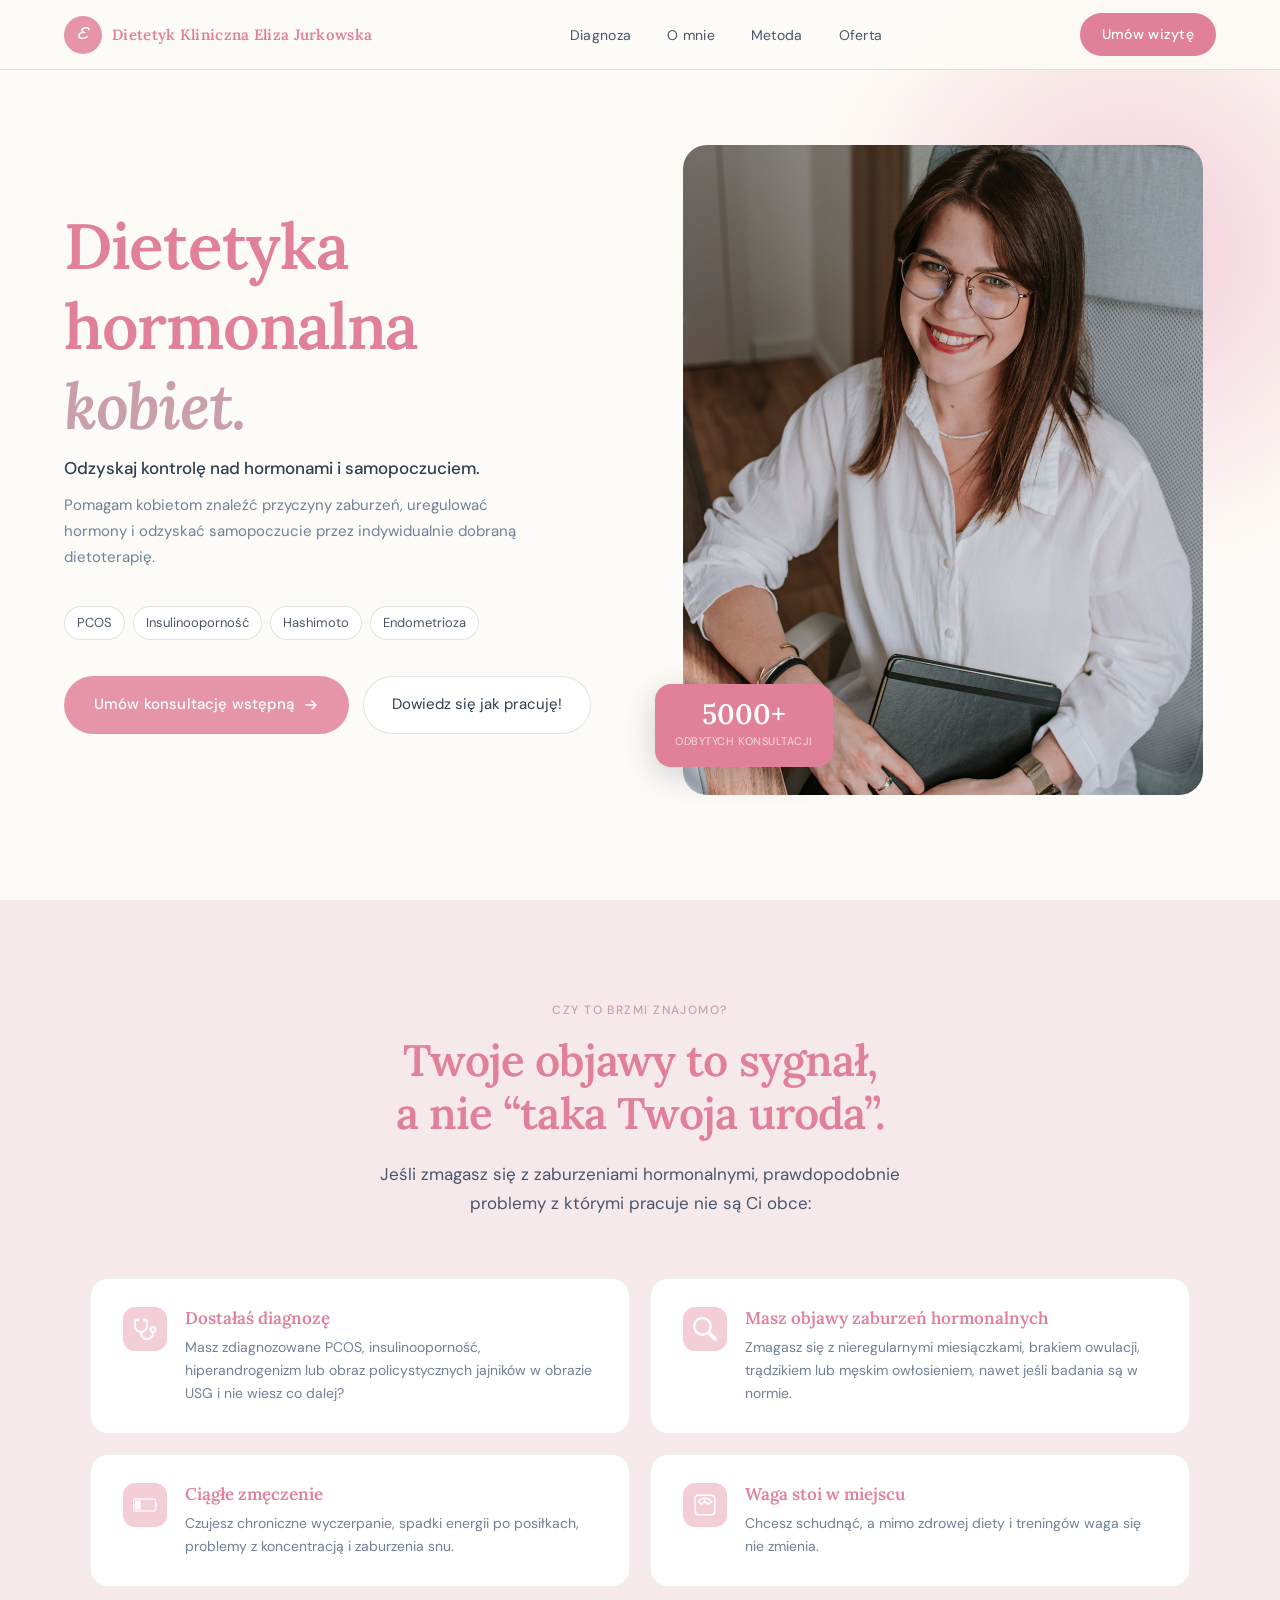
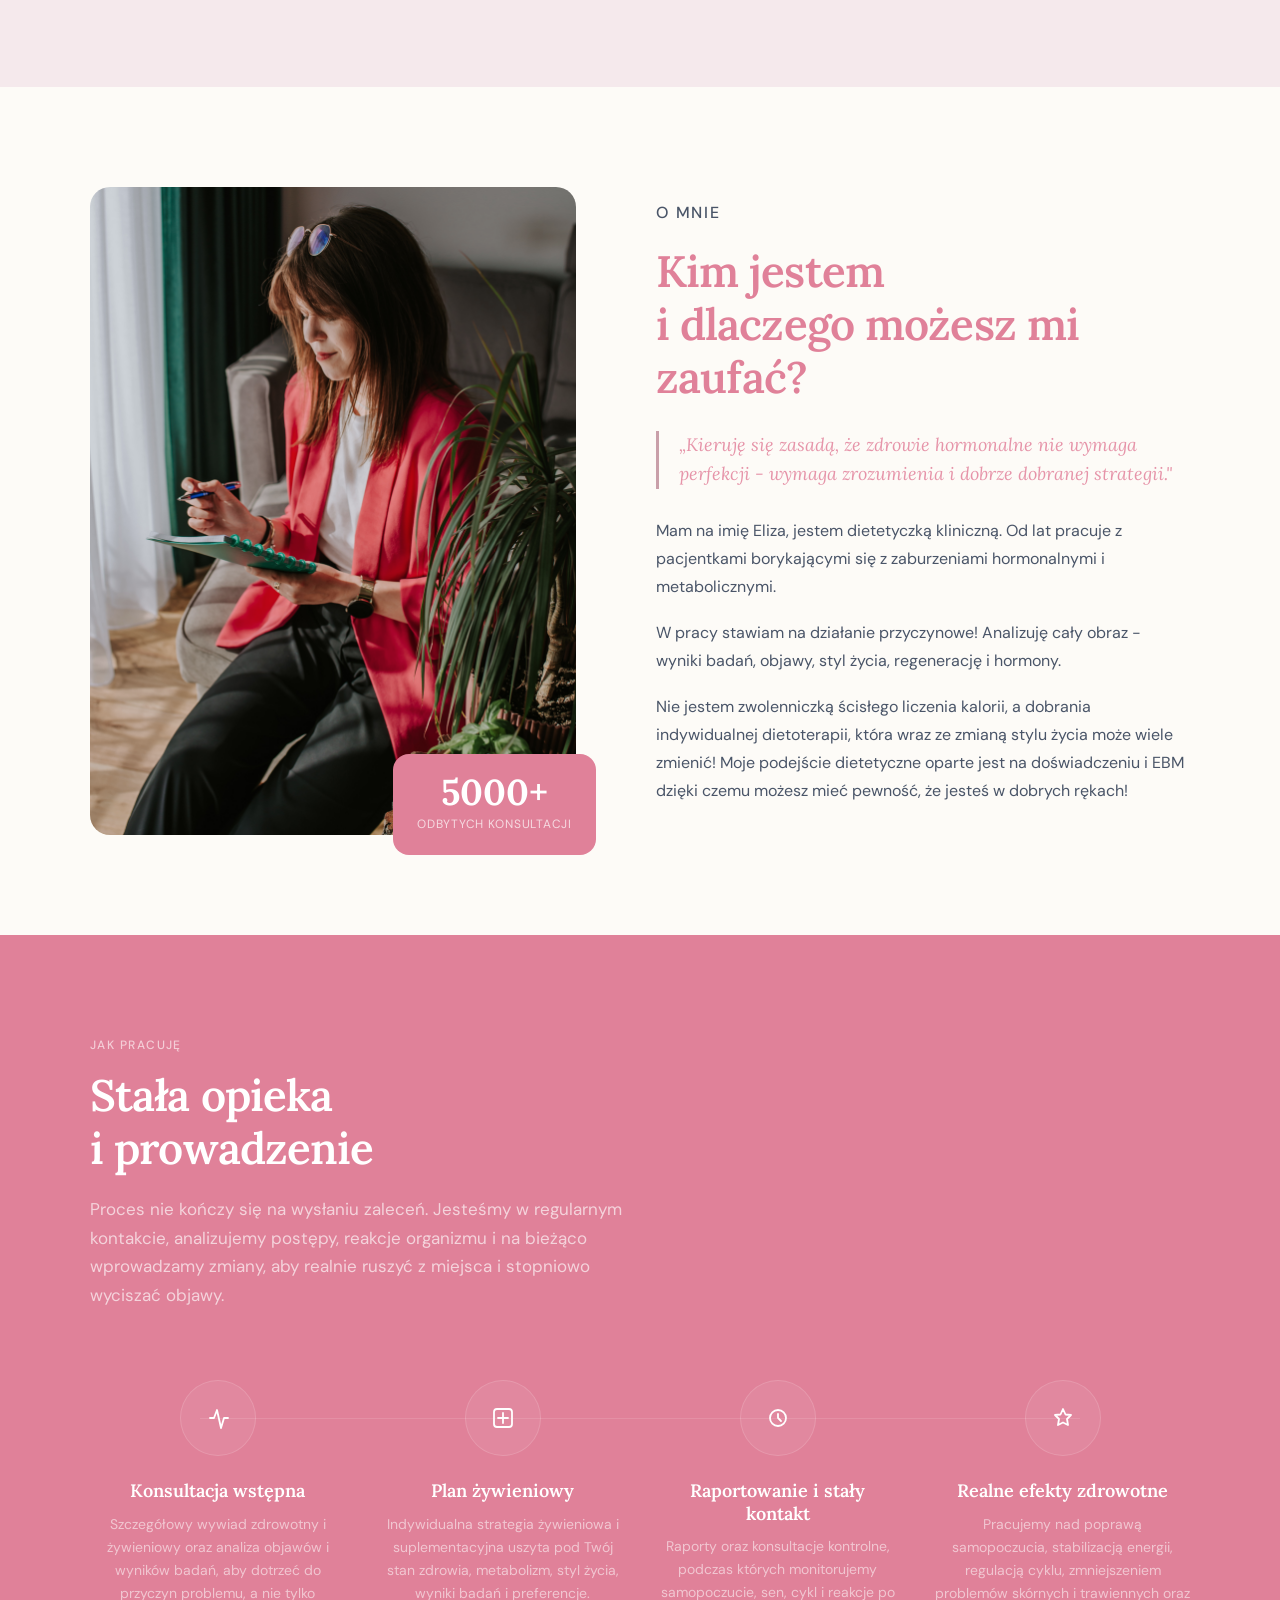
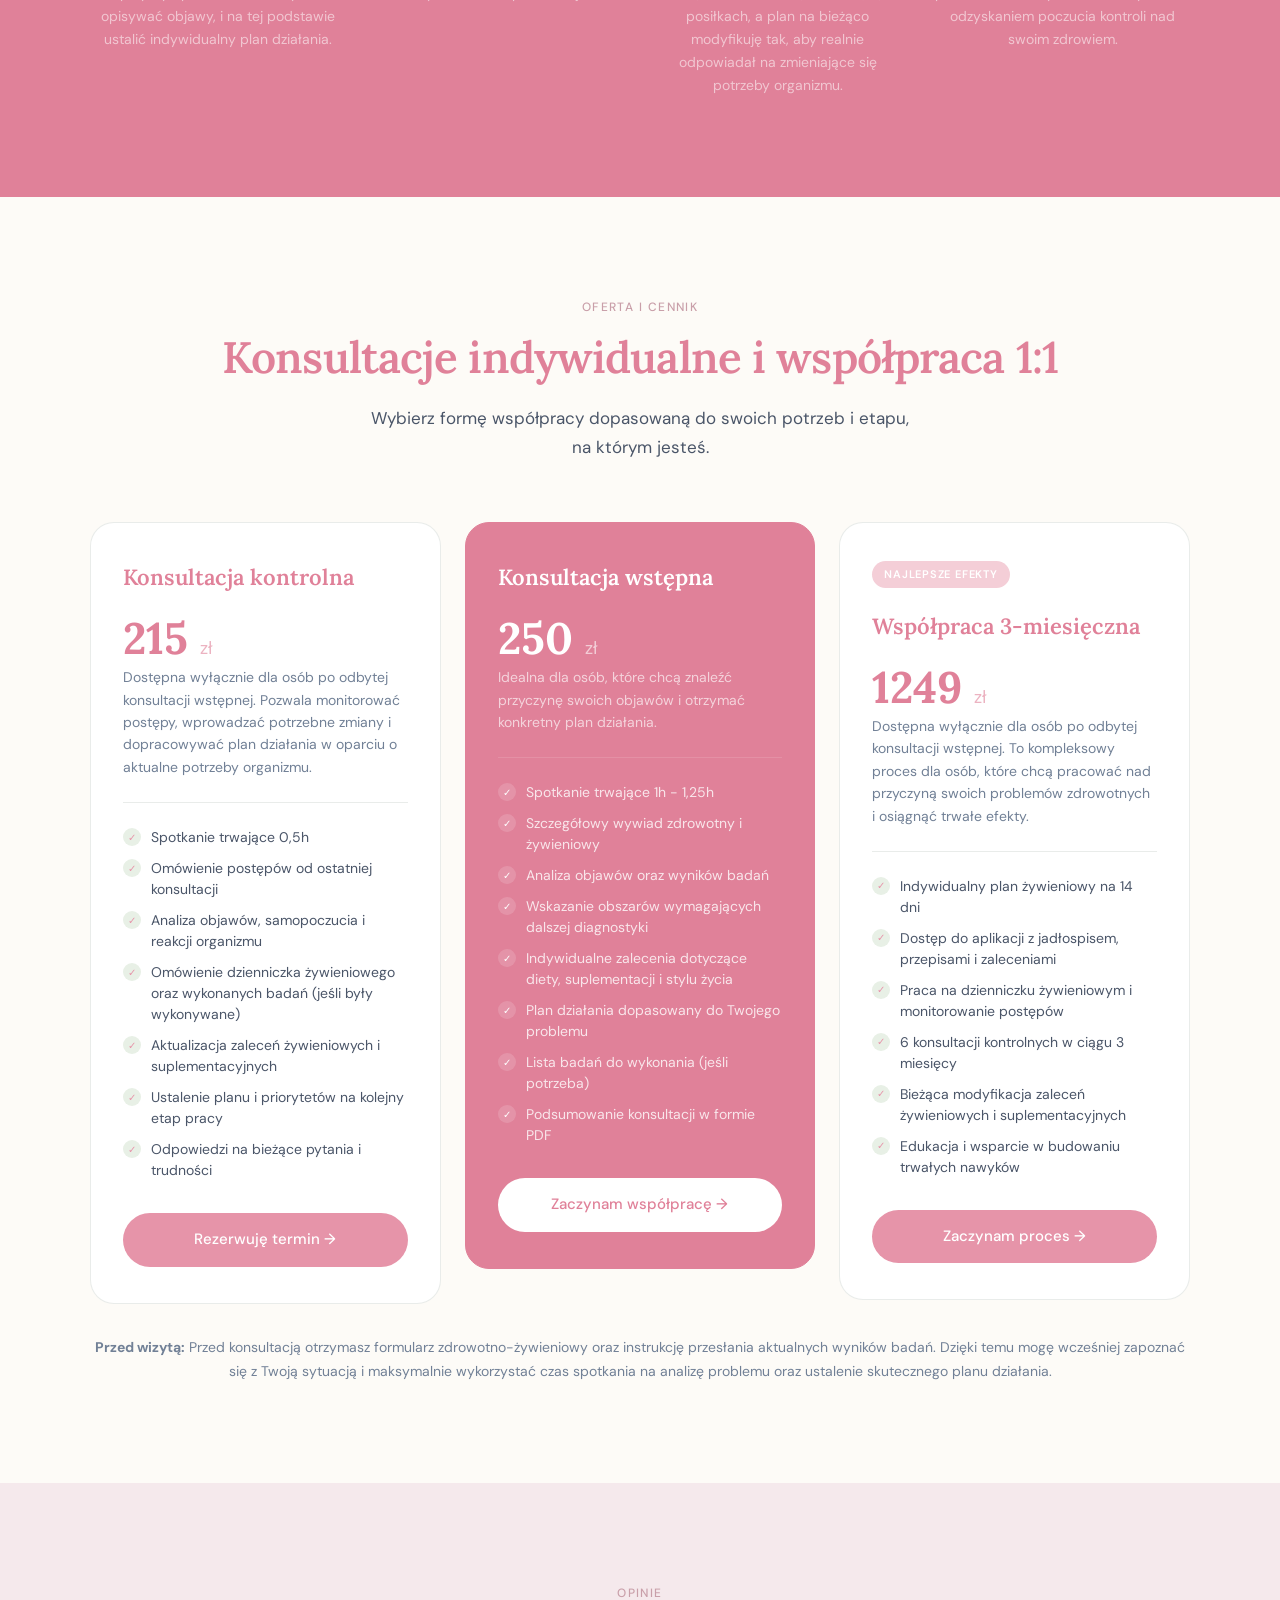
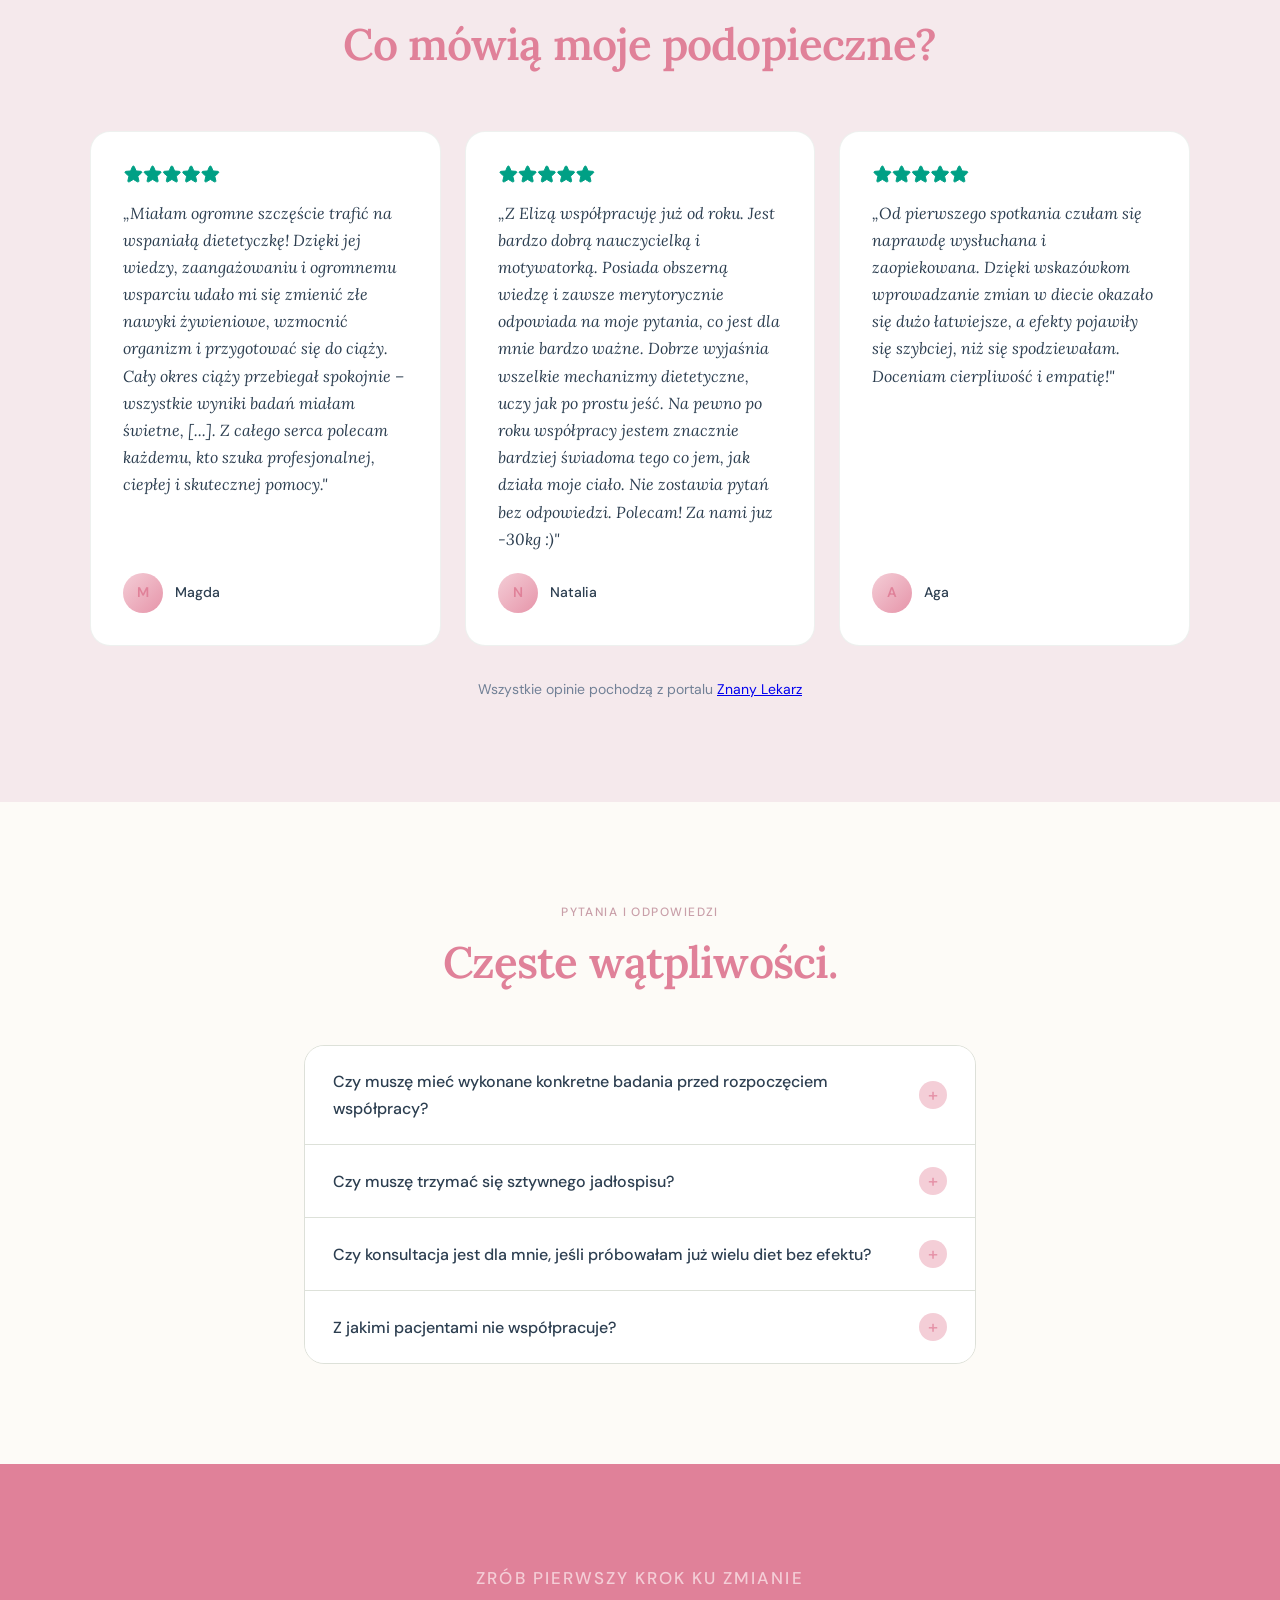
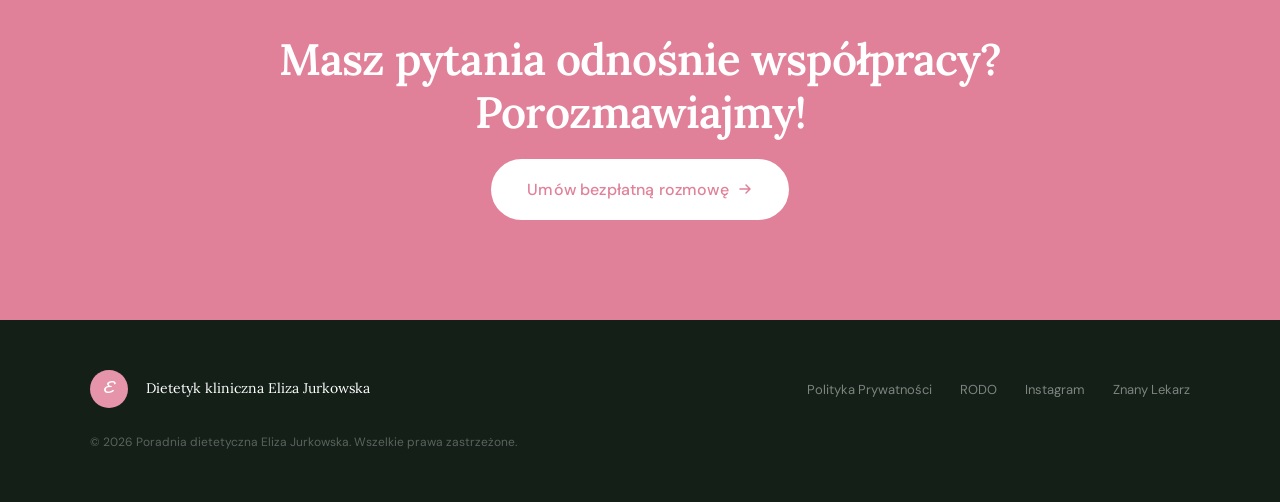
==== index.html @ e95ce11f "logo i layout" ====
<!DOCTYPE html>
<html lang="pl">
<head>
<meta charset="UTF-8">
<meta name="viewport" content="width=device-width, initial-scale=1.0">
<title>Dietetyka Kliniczna dla Kobiet | PCOS, Insulinooporność, Tarczyca</title>
<link rel="preconnect" href="https://fonts.googleapis.com">
<link rel="preconnect" href="https://fonts.gstatic.com" crossorigin>
<link href="https://fonts.googleapis.com/css2?family=Lora:ital,wght@0,400;0,500;0,600;0,700;1,400;1,600&family=DM+Sans:wght@300;400;500&display=swap" rel="stylesheet">
<link href="https://fonts.googleapis.com/css2?family=Damion&family=Raleway:ital,wght@0,100..900;1,100..900&display=swap" rel="stylesheet">
<link rel="stylesheet" href="styles.css">
</head>
<body>

<!-- NAV -->
<nav>
  <a href="#" class="nav-logo">
    <div class="nav-logo-mark"><div class="nav-logo-mark-letter">E</div></div>
    <span class="nav-logo-text">Dietetyk Kliniczna Eliza Jurkowska</span>
  </a>
  <ul class="nav-links">
    <li><a href="#diagnoza">Diagnoza</a></li>
    <li><a href="#omnie">O mnie</a></li>
    <li><a href="#metoda">Metoda</a></li>
    <li><a href="#oferta">Oferta</a></li>
  </ul>
  <a href="#oferta" class="nav-cta">Umów&nbsp;wizytę</a>
</nav>

<!-- HERO -->
<section class="hero" id="home">
  <div class="hero-content">
    <h1>Dietetyka hormonalna<br><em>kobiet.</em></h1>
    <p class="hero-subtitle">Odzyskaj kontrolę nad hormonami i samopoczuciem.</p>
    <p class="hero-desc">Pomagam kobietom znaleźć przyczyny zaburzeń, uregulować hormony i odzyskać samopoczucie przez indywidualnie dobraną dietoterapię.</p>
    <div class="hero-tags">
      <span class="hero-tag">PCOS</span>
      <span class="hero-tag">Insulinooporność</span>
      <span class="hero-tag">Hashimoto</span>
      <span class="hero-tag">Endometrioza</span>
    </div>
    <div class="hero-buttons">
      <a href="#oferta" class="btn-primary">
        Umów konsultację wstępną
        <svg width="16" height="16" viewBox="0 0 16 16" fill="none"><path d="M3 8h10M9 4l4 4-4 4" stroke="currentColor" stroke-width="1.5" stroke-linecap="round" stroke-linejoin="round"/></svg>
      </a>
      <a href="#metoda" class="btn-secondary">Dowiedz się jak pracuję!</a>
    </div>
  </div>

  <div class="hero-image-wrap">
    <div class="hero-photo-container">
      <img src="profile-photo2.jpg" alt="Profile Photo" class="hero-photo">

      <!-- <div class="hero-card">
        <div class="hero-card-icon">
          <svg viewBox="0 0 24 24" fill="none" stroke="currentColor" stroke-width="1.8" stroke-linecap="round">
            <path d="M22 12h-4l-3 9L9 3l-3 9H2"/>
          </svg>
        </div>
        <div>
          <div class="hero-card-title">Podejście kliniczne</div>
          <div class="hero-card-sub">Analiza badań, nie kalorie</div>
        </div>
      </div> -->

      <div class="hero-stats">
        <div class="hero-stats-num">5000+</div>
        <div class="hero-stats-label">Odbytych konsultacji</div>
      </div>
    </div>
  </div>
</section>

<!-- DIAGNOZA -->
<section class="diagnoza" id="diagnoza">
  <div class="diagnoza-inner">
    <div class="diagnoza-header">
      <p class="section-eyebrow">Czy to brzmi znajomo?</p>
      <h2 class="section-title">Twoje objawy to sygnał,<br>a nie “taka Twoja uroda”.</h2>
      <p class="section-lead">Jeśli zmagasz się z zaburzeniami hormonalnymi, prawdopodobnie problemy z którymi pracuje nie są Ci obce:</p>
    </div>

    <div class="diagnoza-grid">
      <div class="diagnoza-card">
        <div class="diagnoza-icon"><img src="stetoskop.png" alt="Stetoskop"></div>
        <div>
          <h3>Dostałaś diagnozę</h3>
          <p>Masz zdiagnozowane PCOS, insulinooporność, hiperandrogenizm lub obraz policystycznych jajników w obrazie USG i nie wiesz co dalej?</p>
        </div>
      </div>
      <div class="diagnoza-card">
        <div class="diagnoza-icon"><img src="lupa.png" alt="Lupa"></div>
        <div>
          <h3>Masz objawy zaburzeń hormonalnych</h3>
          <p>Zmagasz się z nieregularnymi miesiączkami, brakiem owulacji, trądzikiem lub męskim owłosieniem, nawet jeśli badania są w normie.</p>
        </div>
      </div>
      <div class="diagnoza-card">
        <div class="diagnoza-icon"><img src="bateria.png" alt="Bateria"></div>
        <div>
          <h3>Ciągłe zmęczenie</h3>
          <p>Czujesz chroniczne wyczerpanie, spadki energii po posiłkach, problemy z koncentracją i zaburzenia snu.</p>
        </div>
      </div>
      <div class="diagnoza-card">
        <div class="diagnoza-icon"><img src="waga.png" alt="Waga"></div>
        <div>
          <h3>Waga stoi w miejscu</h3>
          <p>Chcesz schudnąć, a mimo zdrowej diety i treningów waga się nie zmienia.</p>
        </div>
      </div>
    </div>
  </div>
</section>

<!-- O MNIE -->
<section class="omnie" id="omnie">
  <div class="omnie-inner">
    <div class="omnie-image-wrap">
      <img src="profile-photo.jpg" alt="Profile Photo" class="omnie-photo">
      <div class="omnie-accent">
        <div class="omnie-accent-num">5000+</div>
        <div class="omnie-accent-text">odbytych konsultacji</div>
      </div>
    </div>

    <div class="omnie-text">
      <p class="section-eyebrow">O mnie</p>
      <h2 class="section-title">Kim jestem<br>i dlaczego możesz mi zaufać?</h2>

      <blockquote>
        „Kieruję się zasadą, że zdrowie hormonalne nie wymaga perfekcji - wymaga zrozumienia i dobrze dobranej strategii."
      </blockquote>

      <p>Mam na imię Eliza, jestem dietetyczką kliniczną. Od lat pracuje z pacjentkami borykającymi się z zaburzeniami hormonalnymi i metabolicznymi.</p>

      <p>W pracy stawiam na działanie przyczynowe! Analizuję cały obraz - wyniki badań, objawy, styl życia, regenerację i hormony.</p>

      <p>Nie jestem zwolenniczką ścisłego liczenia kalorii, a dobrania indywidualnej dietoterapii, która wraz ze zmianą stylu życia może wiele zmienić! Moje podejście dietetyczne oparte jest na doświadczeniu i EBM dzięki czemu możesz mieć pewność, że jesteś w dobrych rękach!</p>

      <!-- <div class="omnie-stats">
        <div class="omnie-stat">
          <span class="omnie-stat-num">500+</span>
          <span class="omnie-stat-label">Pacjentek pod opieką</span>
        </div>
        <div class="omnie-stat">
          <span class="omnie-stat-num">7 lat</span>
          <span class="omnie-stat-label">Doświadczenia klinicznego</span>
        </div>
        <div class="omnie-stat">
          <span class="omnie-stat-num">98%</span>
          <span class="omnie-stat-label">Pacjentek poleca dalej</span>
        </div>
      </div> -->
    </div>
  </div>
</section>

<!-- METODA -->
<section class="metoda" id="metoda">
  <div class="metoda-inner">
    <div class="metoda-header">
      <p class="section-eyebrow">Jak pracuję</p>
      <h2 class="section-title">Stała opieka<br>i prowadzenie</h2>
      <p class="section-lead">Proces nie kończy się na wysłaniu zaleceń. Jesteśmy w regularnym kontakcie, analizujemy postępy, reakcje organizmu i na bieżąco wprowadzamy zmiany, aby realnie ruszyć z miejsca i stopniowo wyciszać objawy.</p>
    </div>

    <div class="metoda-steps">
      <div class="metoda-step">
        <div class="step-num">
          <svg width="28" height="28" viewBox="0 0 28 28" fill="none"><path d="M6 14h4l3-8 4 18 3-10h4" stroke="white" stroke-width="1.8" stroke-linecap="round" stroke-linejoin="round"/></svg>
        </div>
        <h3>Konsultacja wstępna</h3>
        <p>Szczegółowy wywiad zdrowotny i żywieniowy oraz analiza objawów i wyników badań, aby dotrzeć do przyczyn problemu, a nie tylko opisywać objawy, i na tej podstawie ustalić indywidualny plan działania.</p>
      </div>
      <div class="metoda-step">
        <div class="step-num">
          <svg width="28" height="28" viewBox="0 0 28 28" fill="none"><rect x="5" y="5" width="18" height="18" rx="3" stroke="white" stroke-width="1.8"/><path d="M9 14h10M14 9v10" stroke="white" stroke-width="1.8" stroke-linecap="round"/></svg>
        </div>
        <h3>Plan żywieniowy</h3>
        <p>Indywidualna strategia żywieniowa i suplementacyjna uszyta pod Twój stan zdrowia, metabolizm, styl życia, wyniki badań i preferencje.</p>
      </div>
      <div class="metoda-step">
        <div class="step-num">
          <svg width="28" height="28" viewBox="0 0 28 28" fill="none"><circle cx="14" cy="14" r="8" stroke="white" stroke-width="1.8"/><path d="M14 10v4l3 3" stroke="white" stroke-width="1.8" stroke-linecap="round"/></svg>
          <!-- <span class="step-label">Klucz</span> -->
        </div>
        <h3>Raportowanie i stały kontakt</h3>
        <p>Raporty oraz konsultacje kontrolne, podczas których monitorujemy samopoczucie, sen, cykl i reakcje po posiłkach, a plan na bieżąco modyfikuję tak, aby realnie odpowiadał na zmieniające się potrzeby organizmu.</p>
      </div>
      <div class="metoda-step">
        <div class="step-num">
          <svg width="28" height="28" viewBox="0 0 28 28" fill="none"><path d="M14 5l2.5 5.5L22 11l-4 4 1 6-5-2.5L9 21l1-6-4-4 5.5-.5z" stroke="white" stroke-width="1.8" stroke-linejoin="round"/></svg>
        </div>
        <h3>Realne efekty zdrowotne</h3>
        <p>Pracujemy nad poprawą samopoczucia, stabilizacją energii, regulacją cyklu, zmniejszeniem problemów skórnych i trawiennych oraz odzyskaniem poczucia kontroli nad swoim zdrowiem.</p>
      </div>
    </div>
  </div>
</section>

<!-- OFERTA -->
<section class="oferta" id="oferta">
  <div class="oferta-inner">
    <div class="oferta-header">
      <p class="section-eyebrow">Oferta i cennik</p>
      <h2 class="section-title">Konsultacje indywidualne i współpraca 1:1</h2>
      <p class="section-lead">Wybierz formę współpracy dopasowaną do swoich potrzeb i etapu,<br>na którym jesteś.</p>
    </div>

    <div class="oferta-grid">
      <!-- Konsultacja wstępna -->
      <div class="oferta-card">
        <div class="oferta-title">Konsultacja kontrolna</div>
        <div class="oferta-price">215 <span>zł</span></div>
        <p class="oferta-desc">Dostępna wyłącznie dla osób po odbytej konsultacji wstępnej. Pozwala monitorować postępy, wprowadzać potrzebne zmiany i dopracowywać plan działania w oparciu o aktualne potrzeby organizmu.</p>
        <div class="oferta-divider"></div>
        <ul class="oferta-features">
          <li>
            <div class="check-icon">✓</div>
            Spotkanie trwające 0,5h
          </li>
          <li>
            <div class="check-icon">✓</div>
            Omówienie postępów od ostatniej konsultacji
          </li>
          <li>
            <div class="check-icon">✓</div>
            Analiza objawów, samopoczucia i reakcji organizmu
          </li>
          <li>
            <div class="check-icon">✓</div>
            Omówienie dzienniczka żywieniowego oraz wykonanych badań (jeśli były wykonywane)
          </li>
          <li>
            <div class="check-icon">✓</div>
            Aktualizacja zaleceń żywieniowych i suplementacyjnych
          </li>
          <li>
            <div class="check-icon">✓</div>
            Ustalenie planu i priorytetów na kolejny etap pracy
          </li>
          <li>
            <div class="check-icon">✓</div>
            Odpowiedzi na bieżące pytania i trudności
          </li>
        </ul>
        <a href="https://app.zencal.io/u/eliza-jurkowska/konsultacja-kontrolna" class="oferta-cta" target="_blank">Rezerwuję termin →</a>
      </div>

      <!-- Współpraca 3-miesięczna (FEATURED) -->
      <div class="oferta-card featured">
        <div class="oferta-title">Konsultacja wstępna</div>
        <div class="oferta-price">250 <span>zł</span></div>
        <p class="oferta-desc">Idealna dla osób, które chcą znaleźć przyczynę swoich objawów i otrzymać konkretny plan działania.</p>
        <div class="oferta-divider"></div>
        <ul class="oferta-features">
          <li>
            <div class="check-icon">✓</div>
            Spotkanie trwające 1h - 1,25h
          </li>
          <li>
            <div class="check-icon">✓</div>
            Szczegółowy wywiad zdrowotny i żywieniowy
          </li>
          <li>
            <div class="check-icon">✓</div>
            Analiza objawów oraz wyników badań
          </li>
          <li>
            <div class="check-icon">✓</div>
            Wskazanie obszarów wymagających dalszej diagnostyki
          </li>
          <li>
            <div class="check-icon">✓</div>
            Indywidualne zalecenia dotyczące diety, suplementacji i stylu życia
          </li>
          <li>
            <div class="check-icon">✓</div>
            Plan działania dopasowany do Twojego problemu
          </li>
          <li>
            <div class="check-icon">✓</div>
            Lista badań do wykonania (jeśli potrzeba)
          </li>
          <li>
            <div class="check-icon">✓</div>
            Podsumowanie konsultacji w formie PDF
          </li>
        </ul>
        <a href="https://app.zencal.io/u/eliza-jurkowska/konsultacja-wstepna" target="_blank" class="oferta-cta">Zaczynam współpracę →</a>
      </div>

      <!-- Konsultacja kontrolna -->
      <div class="oferta-card">
        <div class="oferta-badge">Najlepsze efekty</div>
        <div class="oferta-title">Współpraca 3-miesięczna</div>
        <div class="oferta-price">1249 <span>zł</span></div>
        <p class="oferta-desc">Dostępna wyłącznie dla osób po odbytej konsultacji wstępnej. To kompleksowy proces dla osób, które chcą pracować nad przyczyną swoich problemów zdrowotnych i osiągnąć trwałe efekty.</p>
        <div class="oferta-divider"></div>
        <ul class="oferta-features">
          <li>
            <div class="check-icon">✓</div>
            Indywidualny plan żywieniowy na 14 dni
          </li>
          <li>
            <div class="check-icon">✓</div>
            Dostęp do aplikacji z jadłospisem, przepisami i zaleceniami
          </li>
          <li>
            <div class="check-icon">✓</div>
            Praca na dzienniczku żywieniowym i monitorowanie postępów
          </li>
          <li>
            <div class="check-icon">✓</div>
            6 konsultacji kontrolnych w ciągu 3 miesięcy
          </li>
          <li>
            <div class="check-icon">✓</div>
            Bieżąca modyfikacja zaleceń żywieniowych i suplementacyjnych
          </li>
          <li>
            <div class="check-icon">✓</div>
            Edukacja i wsparcie w budowaniu trwałych nawyków
          </li>
        </ul>
        <a href="https://app.zencal.io/u/eliza-jurkowska/wspolpraca-3-miesieczna" target="_blank" class="oferta-cta">Zaczynam proces →</a>
      </div>
    </div>

    <p class="oferta-note">
      <!-- 💳 Możliwość płatności w 2 ratach przy współpracy 3-miesięcznej.<br> -->
      <strong>Przed wizytą:</strong> Przed konsultacją otrzymasz formularz zdrowotno-żywieniowy oraz instrukcję przesłania aktualnych wyników badań. Dzięki temu mogę wcześniej zapoznać się z Twoją sytuacją i maksymalnie wykorzystać czas spotkania na analizę problemu oraz ustalenie skutecznego planu działania.
    </p>
  </div>
</section>

<!-- OPINIE -->
<section class="opinie" id="opinie">
  <div class="opinie-inner">
    <div class="opinie-header">
      <p class="section-eyebrow">Opinie</p>
      <h2 class="section-title">Co mówią moje podopieczne?</h2>
    </div>

    <div class="opinie-grid">
      <div class="opinia-card">
        <img class="opinia-tag" src="gwiazdki.svg" alt="Ocena: 5 gwiazdek">
        <p class="opinia-text">„Miałam ogromne szczęście trafić na wspaniałą dietetyczkę! Dzięki jej wiedzy, zaangażowaniu i ogromnemu wsparciu udało mi się zmienić złe nawyki żywieniowe, wzmocnić organizm i przygotować się do ciąży. Cały okres ciąży przebiegał spokojnie – wszystkie wyniki badań miałam świetne, [...]. Z całego serca polecam każdemu, kto szuka profesjonalnej, ciepłej i skutecznej pomocy."</p>
        <div class="opinia-author">
          <div class="opinia-avatar">M</div>
          <div>
            <div class="opinia-name">Magda</div>
            <!-- <div class="opinia-diag">PCOS, insulinooporność · 28 lat</div> -->
          </div>
        </div>
      </div>

      <div class="opinia-card">
        <img class="opinia-tag" src="gwiazdki.svg" alt="Ocena: 5 gwiazdek">
        <p class="opinia-text">„Z Elizą współpracuję już od roku. Jest bardzo dobrą nauczycielką i motywatorką. Posiada obszerną wiedzę i zawsze merytorycznie odpowiada na moje pytania, co jest dla mnie bardzo ważne. Dobrze wyjaśnia wszelkie mechanizmy dietetyczne, uczy jak po prostu jeść. Na pewno po roku współpracy jestem znacznie bardziej świadoma tego co jem, jak działa moje ciało. Nie zostawia pytań bez odpowiedzi. Polecam! Za nami juz -30kg :)"</p>
        <div class="opinia-author">
          <div class="opinia-avatar">N</div>
          <div>
            <div class="opinia-name">Natalia</div>
            <!-- <div class="opinia-diag">Hashimoto · 34 lata</div> -->
          </div>
        </div>
      </div>

      <div class="opinia-card">
        <img class="opinia-tag" src="gwiazdki.svg" alt="Ocena: 5 gwiazdek">
        <p class="opinia-text">„Od pierwszego spotkania czułam się naprawdę wysłuchana i zaopiekowana. Dzięki wskazówkom wprowadzanie zmian w diecie okazało się dużo łatwiejsze, a efekty pojawiły się szybciej, niż się spodziewałam. Doceniam cierpliwość i empatię!"</p>
        <div class="opinia-author">
          <div class="opinia-avatar">A</div>
          <div>
            <div class="opinia-name">Aga</div>
            <!-- <div class="opinia-diag">Insulinooporność · 31 lat</div> -->
          </div>
        </div>
      </div>
    </div>
    <p class="oferta-note">
      Wszystkie opinie pochodzą z portalu <a href="https://www.znanylekarz.pl/eliza-jurkowska/dietetyk/warszawa" target="_blank">Znany Lekarz</a>
    </p>
  </div>
</section>

<!-- FAQ -->
<section class="faq" id="faq">
  <div class="faq-inner">
    <div class="faq-header">
      <p class="section-eyebrow">Pytania i odpowiedzi</p>
      <h2 class="section-title">Częste wątpliwości.</h2>
    </div>

    <div class="faq-list">
      <div class="faq-item">
        <div class="faq-q" onclick="toggleFaq(this)">
          Czy muszę mieć wykonane konkretne badania przed rozpoczęciem współpracy?
          <div class="faq-icon">+</div>
        </div>
        <div class="faq-a">
          Warto mieć aktualne wyniki badań, ponieważ na ich podstawie opieram analizę i dobór kierunku działania. Jeśli nie masz pewności, które badania są potrzebne lub jakie warto wykonać w Twojej sytuacji - napisz do mnie na mailowo lub na Instagramie, pomogę Ci to uporządkować.
        </div>
      </div>

      <div class="faq-item">
        <div class="faq-q" onclick="toggleFaq(this)">
          Czy muszę trzymać się sztywnego jadłospisu?
          <div class="faq-icon">+</div>
        </div>
        <div class="faq-a">
          Nie. Zalecenia są dopasowane do Twojego stylu życia i możliwości, a kluczowym elementem pracy jest dzienniczek żywieniowy, na podstawie którego wprowadzamy zmiany i dopracowujemy plan. W trakcie współpracy uczysz się elastycznego podejścia do jedzenia. Możesz też otrzymać personalizowany jadłospis, ale bazą pracy jest analiza reakcji organizmu i bieżące modyfikacje zaleceń.
        </div>
      </div>

      <div class="faq-item">
        <div class="faq-q" onclick="toggleFaq(this)">
          Czy konsultacja jest dla mnie, jeśli próbowałam już wielu diet bez efektu?
          <div class="faq-icon">+</div>
        </div>
        <div class="faq-a">
          Tak. Współpracę zaczynamy od analizy przyczyn problemu, a nie kolejnej diety, dlatego często jest to moment przełomowy dla osób, które wcześniej nie widziały efektów.
        </div>
      </div>

      <div class="faq-item">
        <div class="faq-q" onclick="toggleFaq(this)">
          Z jakimi pacjentami nie współpracuje?
          <div class="faq-icon">+</div>
        </div>
        <div class="faq-a">
          Nie pracuję z osobami z zaburzeniami odżywiania, takimi jak anoreksja i bulimia, ani z zaawansowanymi chorobami nerek. W takich przypadkach konieczna jest specjalistyczna opieka lekarska i/lub psychologiczna. Nie podejmuję również współpracy, jeśli stan zdrowia wymaga wyłącznie leczenia medycznego.
        </div>
      </div>

      <!-- <div class="faq-item">
        <div class="faq-q" onclick="toggleFaq(this)">
          Czy zajmuję się pacjentkami tylko z diagnozą?
          <div class="faq-icon">+</div>
        </div>
        <div class="faq-a">
          Niekoniecznie. Jeśli czujesz, że coś jest nie tak — masz objawy, ale jeszcze nie masz diagnozy — również mogę pomóc. Wspólnie przeanalizujemy Twój stan zdrowia i w razie potrzeby wskażę, jakie badania warto wykonać lub do jakiego specjalisty się udać.
        </div>
      </div> -->
    </div>
  </div>
</section>

<!-- CTA FINAL -->
<section class="cta-final">
  <p class="section-eyebrow">Zrób pierwszy krok ku zmianie</p>
  <h2 class="section-title">Masz pytania odnośnie współpracy?<br>Porozmawiajmy!</h2>
  <!-- <p>Naprawimy Twój metabolizm i hormony, rozumiejąc wyniki badań — a nie tylko licząc kalorie.</p> -->
  <a href="https://app.zencal.io/u/eliza-jurkowska/rozmowa-wprowadzajaca" target="_blank" class="btn-primary">
    Umów bezpłatną rozmowę
    <svg width="16" height="16" viewBox="0 0 16 16" fill="none"><path d="M3 8h10M9 4l4 4-4 4" stroke="currentColor" stroke-width="1.5" stroke-linecap="round" stroke-linejoin="round"/></svg>
  </a>
</section>

<!-- FOOTER -->
<footer>
  <div class="footer-inner">
    <a href="#" class="footer-logo">
      <div class="nav-logo-mark"><div class="nav-logo-mark-letter">E</div></div>
      <span style="font-family: 'Lora', serif; font-size: 14px; margin-left: 8px;">Dietetyk kliniczna Eliza Jurkowska</span>
    </a>
    <ul class="footer-links">
      <li><a href="#" target="_blank">Polityka Prywatności</a></li>
      <li><a href="#">RODO</a></li>
      <li><a href="https://www.instagram.com/dietetyk.eliza/" target="_blank">Instagram</a></li>
      <li><a href="https://www.znanylekarz.pl/eliza-jurkowska/dietetyk/warszawa" target="_blank">Znany Lekarz</a></li>
    </ul>
    <p class="footer-copy">© 2026 Poradnia dietetyczna Eliza Jurkowska. Wszelkie prawa zastrzeżone.</p>
  </div>
</footer>

<script>
  function toggleFaq(el) {
    const answer = el.nextElementSibling;
    const isOpen = el.classList.contains('open');

    document.querySelectorAll('.faq-q.open').forEach(q => {
      q.classList.remove('open');
      q.nextElementSibling.classList.remove('open');
    });

    if (!isOpen) {
      el.classList.add('open');
      answer.classList.add('open');
    }
  }

  // Smooth scroll for anchor links
  document.querySelectorAll('a[href^="#"]').forEach(a => {
    a.addEventListener('click', e => {
      const id = a.getAttribute('href');
      if (id === '#') return;
      const el = document.querySelector(id);
      if (el) {
        e.preventDefault();
        el.scrollIntoView({ behavior: 'smooth', block: 'start' });
      }
    });
  });

  // Nav scroll effect
  window.addEventListener('scroll', () => {
    const nav = document.querySelector('nav');
    if (window.scrollY > 40) {
      nav.style.boxShadow = '0 2px 20px rgba(0,0,0,0.07)';
    } else {
      nav.style.boxShadow = 'none';
    }
  });
</script>

</body>
</html>
---- styles.css ----
*, *::before, *::after { box-sizing: border-box; margin: 0; padding: 0; }

  :root {
    --cream: #FDFBF7;
    --sage-light: #f5e9ec;
    --sage: #F4CED7;
    --sage-mid: #c99fa9;
    --bottle: #E694A9;
    --bottle-dark: #e08199;
    --charcoal: #2C3E50;
    --charcoal-light: #4A5568;
    --text-muted: #718096;
    --border: rgba(42,74,52,0.15);
    --white: #ffffff;
  }

  html { scroll-behavior: smooth; }

  body {
    font-family: 'DM Sans', sans-serif;
    background: var(--cream);
    color: var(--charcoal);
    font-size: 16px;
    line-height: 1.7;
    overflow-x: hidden;
  }

  h1, h2, h3, h4 {
    font-family: 'Lora', serif;
    line-height: 1.25;
  }

  /* NAV */
  nav {
    position: fixed;
    top: 0; left: 0; right: 0;
    z-index: 100;
    background: rgba(253,251,247,0.92);
    backdrop-filter: blur(12px);
    border-bottom: 1px solid var(--border);
    padding: 0 5%;
    height: 70px;
    display: flex;
    align-items: center;
    justify-content: space-between;
  }

  .nav-logo {
    display: flex;
    align-items: center;
    gap: 10px;
    text-decoration: none;
    color: var(--bottle-dark);
  }

  .nav-logo-mark {
    width: 38px;
    height: 38px;
    background: var(--bottle);
    border-radius: 50%;
    display: flex;
    align-items: center;
    justify-content: center;
    color: white;
    font-family: 'Damion', cursive;
    font-size: 16px;
    /* font-weight: 600; */
    letter-spacing: -0.5px;
  }

  .nav-logo-mark-letter {
        transform: translateX(-2px);
  }

  .nav-logo-text {
    font-family: 'Lora', serif;
    font-size: 15px;
    font-weight: 600;
    color: var(--bottle-dark);
    letter-spacing: 0.02em;
  }

  .nav-links {
    display: flex;
    gap: 36px;
    list-style: none;
  }

  .nav-links a {
    text-decoration: none;
    color: var(--charcoal-light);
    font-size: 14px;
    font-weight: 400;
    letter-spacing: 0.02em;
    transition: color 0.2s;
  }

  .nav-links a:hover { color: var(--bottle); }

  .nav-cta {
    background: var(--bottle-dark);
    color: white !important;
    padding: 10px 22px;
    border-radius: 50px;
    font-size: 14px;
    font-weight: 500;
    text-decoration: none;
    transition: background 0.2s, transform 0.15s;
    letter-spacing: 0.02em;
  }

  .nav-cta:hover {
    background: var(--bottle);
    transform: translateY(-1px);
    color: white !important;
  }

  /* HERO */
  .hero {
    min-height: 100vh;
    display: grid;
    grid-template-columns: 1fr 1fr;
    align-items: center;
    padding: 100px 5% 60px;
    gap: 60px;
    position: relative;
    overflow: hidden;
  }

  .hero::before {
    content: '';
    position: absolute;
    top: -100px;
    right: -200px;
    width: 700px;
    height: 700px;
    background: radial-gradient(circle, #F4CED7 0%, transparent 65%);
    z-index: 0;
    pointer-events: none;
  }

  .hero-content {
    position: relative;
    z-index: 1;
  }

  .hero-badge {
    display: inline-flex;
    align-items: center;
    gap: 8px;
    background: #e8f0e6;
    color: var(--bottle);
    font-size: 13px;
    font-weight: 500;
    padding: 7px 14px;
    border-radius: 50px;
    margin-bottom: 28px;
    letter-spacing: 0.02em;
  }

  .hero-badge-dot {
    width: 7px;
    height: 7px;
    background: var(--sage-mid);
    border-radius: 50%;
    animation: pulse 2s infinite;
  }

  @keyframes pulse {
    0%, 100% { opacity: 1; transform: scale(1); }
    50% { opacity: 0.5; transform: scale(0.8); }
  }

  .hero h1 {
    font-size: clamp(42px, 5vw, 64px);
    color: var(--bottle-dark);
    font-weight: 600;
    margin-bottom: 10px;
    letter-spacing: -0.02em;
  }

  .hero h1 em {
    color: var(--sage-mid);
    font-style: italic;
    font-weight: 600;
  }

  .hero-subtitle {
    font-size: 17px;
    font-weight: 500;
    color: var(--charcoal);
    margin-bottom: 10px;
    line-height: 1.5;
  }

  .hero-desc {
    font-size: 15px;
    color: var(--text-muted);
    margin-bottom: 36px;
    max-width: 480px;
    line-height: 1.75;
  }

  .hero-tags {
    display: flex;
    gap: 8px;
    flex-wrap: wrap;
    margin-bottom: 36px;
  }

  .hero-tag {
    background: var(--white);
    border: 1px solid var(--border);
    color: var(--charcoal-light);
    font-size: 13px;
    padding: 5px 12px;
    border-radius: 50px;
    font-weight: 400;
  }

  .hero-buttons {
    display: flex;
    gap: 14px;
    flex-wrap: wrap;
  }

  .btn-primary {
    display: inline-flex;
    align-items: center;
    gap: 8px;
    background: var(--bottle);
    color: white;
    text-decoration: none;
    padding: 15px 30px;
    border-radius: 50px;
    font-size: 15px;
    font-weight: 500;
    transition: all 0.2s;
    letter-spacing: 0.01em;
  }

  .btn-primary:hover {
    background: var(--bottle-dark);
    transform: translateY(-2px);
    box-shadow: 0 8px 24px rgba(42,74,52,0.25);
  }

  .btn-primary svg { transition: transform 0.2s; }
  .btn-primary:hover svg { transform: translateX(3px); }

  .btn-secondary {
    display: inline-flex;
    align-items: center;
    background: transparent;
    color: var(--charcoal);
    text-decoration: none;
    padding: 15px 28px;
    border-radius: 50px;
    font-size: 15px;
    font-weight: 400;
    border: 1px solid var(--border);
    transition: all 0.2s;
    background: var(--white);
  }

  .btn-secondary:hover {
    border-color: var(--sage-mid);
    color: var(--bottle);
  }

  .hero-image-wrap {
    position: relative;
    z-index: 1;
    display: flex;
    justify-content: center;
  }

  .hero-photo-container {
    position: relative;
    width: 100%;
    max-width: 520px;
  }

  .hero-photo {
    width: 100%;
    border-radius: 24px;
    display: block;
    object-fit: cover;
    aspect-ratio: 4/5;
    filter: saturate(0.9);
  }

  .hero-photo-placeholder {
    width: 100%;
    aspect-ratio: 4/5;
    border-radius: 24px;
    background: linear-gradient(145deg, #d8e8d4, #c2d9bd);
    display: flex;
    flex-direction: column;
    align-items: center;
    justify-content: center;
    color: var(--bottle);
    gap: 12px;
  }

  .hero-photo-placeholder svg { opacity: 0.5; }

  .hero-photo-placeholder p {
    font-size: 13px;
    opacity: 0.6;
    font-family: 'DM Sans', sans-serif;
  }

  .hero-card {
    position: absolute;
    bottom: 28px;
    left: -28px;
    background: white;
    border-radius: 16px;
    padding: 14px 18px;
    display: flex;
    align-items: center;
    gap: 12px;
    box-shadow: 0 8px 32px rgba(0,0,0,0.10);
    min-width: 200px;
  }

  .hero-card-icon {
    width: 40px;
    height: 40px;
    background: #e8f0e6;
    border-radius: 10px;
    display: flex;
    align-items: center;
    justify-content: center;
    flex-shrink: 0;
  }

  .hero-card-icon svg { width: 20px; height: 20px; color: var(--bottle); }

  .hero-card-title {
    font-size: 13px;
    font-weight: 500;
    color: var(--charcoal);
    line-height: 1.3;
  }

  .hero-card-sub {
    font-size: 12px;
    color: var(--text-muted);
  }

  .hero-stats {
    position: absolute;
    bottom: 28px;
    left: -28px;
    background: var(--bottle-dark);
    color: white;
    border-radius: 16px;
    padding: 16px 20px;
    text-align: center;
    box-shadow: 0 8px 32px rgba(0,0,0,0.18);
  }

  .hero-stats-num {
    font-family: 'Lora', serif;
    font-size: 28px;
    font-weight: 600;
    line-height: 1;
  }

  .hero-stats-label {
    font-size: 11px;
    opacity: 0.7;
    margin-top: 4px;
    letter-spacing: 0.05em;
    text-transform: uppercase;
  }

  /* SECTION SHARED */
  section {
    padding: 100px 5%;
  }

  .section-eyebrow {
    font-size: 12px;
    font-weight: 500;
    letter-spacing: 0.12em;
    text-transform: uppercase;
    color: var(--sage-mid);
    margin-bottom: 14px;
  }

  .section-title {
    font-size: clamp(28px, 3.5vw, 44px);
    color: var(--bottle-dark);
    font-weight: 600;
    margin-bottom: 20px;
    letter-spacing: -0.02em;
    line-height: 1.2;
  }

  .section-lead {
    font-size: 17px;
    color: var(--charcoal-light);
    max-width: 560px;
    line-height: 1.7;
  }

  /* DIAGNOZA */
  .diagnoza {
    background: var(--sage-light);
  }

  .diagnoza-inner {
    max-width: 1100px;
    margin: 0 auto;
  }

  .diagnoza-header {
    text-align: center;
    margin-bottom: 60px;
  }

  .diagnoza-header .section-lead {
    margin: 0 auto;
  }

  .diagnoza-grid {
    display: grid;
    grid-template-columns: repeat(2, 1fr);
    gap: 20px;
  }

  .diagnoza-card {
    background: white;
    border-radius: 18px;
    padding: 28px 32px;
    display: flex;
    align-items: flex-start;
    gap: 18px;
    border: 1px solid rgba(42,74,52,0.08);
    transition: transform 0.2s, box-shadow 0.2s;
  }

  .diagnoza-card:hover {
    transform: translateY(-3px);
    box-shadow: 0 12px 36px rgba(42,74,52,0.10);
  }

  .diagnoza-icon {
    width: 44px;
    height: 44px;
    background: var(--sage);
    border-radius: 12px;
    display: flex;
    align-items: center;
    justify-content: center;
    flex-shrink: 0;
    font-size: 20px;
  }

  .diagnoza-icon img {
    width: 24px;
    height: 24px;
    display: block;
    filter: brightness(0) invert(1);
  }

  .diagnoza-card h3 {
    font-family: 'Lora', serif;
    font-size: 17px;
    font-weight: 600;
    color: var(--bottle-dark);
    margin-bottom: 6px;
    line-height: 1.35;
  }

  .diagnoza-card p {
    font-size: 14px;
    color: var(--text-muted);
    line-height: 1.65;
  }

  /* O MNIE */
  .omnie {
    background: var(--cream);
  }

  .omnie-inner {
    max-width: 1100px;
    margin: 0 auto;
    display: grid;
    grid-template-columns: 1fr 1.1fr;
    gap: 80px;
    align-items: center;
  }

  .omnie-image-wrap {
    position: relative;
  }

  .omnie-photo {
    width: 100%;
    border-radius: 20px;
    display: block;
    object-fit: cover;
    aspect-ratio: 3/4;
    filter: saturate(0.9);
  }

  .omnie-photo-placeholder {
    width: 100%;
    aspect-ratio: 3/4;
    border-radius: 20px;
    background: linear-gradient(145deg, #d8e8d4, #c2d9bd);
    display: flex;
    align-items: center;
    justify-content: center;
    color: var(--bottle);
    font-size: 13px;
    opacity: 0.7;
  }

  .omnie-accent {
    position: absolute;
    bottom: -20px;
    right: -20px;
    background: var(--bottle-dark);
    color: white;
    border-radius: 16px;
    padding: 20px 24px;
    text-align: center;
  }

  .omnie-accent-num {
    font-family: 'Lora', serif;
    font-size: 36px;
    font-weight: 700;
    line-height: 1;
  }

  .omnie-accent-text {
    font-size: 12px;
    opacity: 0.7;
    margin-top: 4px;
    text-transform: uppercase;
    letter-spacing: 0.06em;
  }

  .omnie-text blockquote {
    font-family: 'Lora', serif;
    font-size: 18px;
    font-style: italic;
    color: var(--bottle);
    border-left: 3px solid var(--sage-mid);
    padding-left: 20px;
    margin: 28px 0;
    line-height: 1.6;
  }

  .omnie-text p {
    font-size: 16px;
    color: var(--charcoal-light);
    margin-bottom: 18px;
    line-height: 1.75;
  }

  .omnie-stats {
    display: flex;
    gap: 32px;
    margin-top: 36px;
    flex-wrap: wrap;
  }

  .omnie-stat {
    display: flex;
    flex-direction: column;
    gap: 4px;
  }

  .omnie-stat-num {
    font-family: 'Lora', serif;
    font-size: 32px;
    font-weight: 600;
    color: var(--bottle-dark);
    line-height: 1;
  }

  .omnie-stat-label {
    font-size: 13px;
    color: var(--text-muted);
    max-width: 120px;
    line-height: 1.4;
  }

  /* METODA */
  .metoda {
    background: var(--bottle-dark);
    color: white;
  }

  .metoda .section-eyebrow { color: var(--sage); }
  .metoda .section-title { color: white; }
  .metoda .section-lead { color: rgba(255,255,255,0.65); }

  .metoda-inner {
    max-width: 1100px;
    margin: 0 auto;
  }

  .metoda-header {
    max-width: 600px;
    margin-bottom: 70px;
  }

  .metoda-steps {
    display: grid;
    grid-template-columns: repeat(4, 1fr);
    gap: 0;
    position: relative;
  }

  .metoda-steps::before {
    content: '';
    position: absolute;
    top: 38px;
    left: 10%;
    right: 10%;
    height: 1px;
    background: rgba(255,255,255,0.12);
    z-index: 0;
  }

  .metoda-step {
    position: relative;
    z-index: 1;
    padding: 0 20px;
    text-align: center;
  }

  .metoda-step:first-child { padding-left: 0; }
  .metoda-step:last-child { padding-right: 0; }

  .step-num {
    width: 76px;
    height: 76px;
    border-radius: 50%;
    background: rgba(255,255,255,0.06);
    border: 1px solid rgba(255,255,255,0.15);
    display: flex;
    align-items: center;
    justify-content: center;
    margin: 0 auto 24px;
    position: relative;
    font-size: 22px;
  }

  .step-num.active {
    background: var(--sage-mid);
    border-color: var(--sage-mid);
  }

  .step-label {
    position: absolute;
    top: -8px;
    right: -4px;
    background: var(--sage);
    color: white;
    font-size: 10px;
    font-weight: 600;
    padding: 2px 7px;
    border-radius: 20px;
    letter-spacing: 0.05em;
    text-transform: uppercase;
  }

  .metoda-step h3 {
    font-family: 'Lora', serif;
    font-size: 18px;
    font-weight: 600;
    color: white;
    margin-bottom: 10px;
  }

  .metoda-step p {
    font-size: 14px;
    color: rgba(255,255,255,0.55);
    line-height: 1.65;
  }

  /* OFERTA */
  .oferta {
    background: var(--cream);
  }

  .oferta-inner {
    max-width: 1100px;
    margin: 0 auto;
  }

  .oferta-header {
    text-align: center;
    margin-bottom: 60px;
  }

  .oferta-header .section-lead {
    margin: 0 auto;
  }

  .oferta-grid {
    display: grid;
    grid-template-columns: repeat(3, 1fr);
    gap: 24px;
    align-items: start;
  }

  .oferta-card {
    background: white;
    border-radius: 24px;
    padding: 36px 32px;
    border: 1px solid rgba(42,74,52,0.1);
    transition: all 0.2s;
  }

  .oferta-card:hover {
    transform: translateY(-4px);
    box-shadow: 0 16px 48px rgba(42,74,52,0.10);
  }

  .oferta-card.featured {
    background: var(--bottle-dark);
    color: white;
    border-color: var(--bottle-dark);
    /* transform: scale(1.03); */
  }

  .oferta-card.featured:hover {
    transform: scale(1.03) translateY(-4px);
  }

  .oferta-badge {
    display: inline-block;
    background: var(--sage);
    color: white;
    font-size: 11px;
    font-weight: 600;
    padding: 4px 12px;
    border-radius: 20px;
    letter-spacing: 0.07em;
    text-transform: uppercase;
    margin-bottom: 20px;
  }

  .oferta-title {
    font-family: 'Lora', serif;
    font-size: 22px;
    font-weight: 600;
    margin-bottom: 8px;
    color: var(--bottle-dark);
  }

  .oferta-card.featured .oferta-title { color: white; }

  .oferta-price {
    font-family: 'Lora', serif;
    font-size: 44px;
    font-weight: 700;
    color: var(--bottle-dark);
    line-height: 1;
    margin: 20px 0 6px;
  }

  .oferta-card.featured .oferta-price { color: white; }

  .oferta-price span {
    font-size: 18px;
    font-weight: 400;
    font-family: 'DM Sans', sans-serif;
    opacity: 0.6;
  }

  .oferta-desc {
    font-size: 14px;
    color: var(--text-muted);
    margin-bottom: 24px;
    line-height: 1.6;
  }

  .oferta-card.featured .oferta-desc { color: rgba(255,255,255,0.65); }

  .oferta-divider {
    height: 1px;
    background: rgba(42,74,52,0.1);
    margin-bottom: 24px;
  }

  .oferta-card.featured .oferta-divider { background: rgba(255,255,255,0.12); }

  .oferta-features {
    list-style: none;
    display: flex;
    flex-direction: column;
    gap: 10px;
    margin-bottom: 32px;
  }

  .oferta-features li {
    display: flex;
    align-items: flex-start;
    gap: 10px;
    font-size: 14px;
    color: var(--charcoal-light);
    line-height: 1.5;
  }

  .oferta-card.featured .oferta-features li { color: rgba(255,255,255,0.8); }

  .check-icon {
    width: 18px;
    height: 18px;
    background: #e8f0e6;
    border-radius: 50%;
    display: flex;
    align-items: center;
    justify-content: center;
    flex-shrink: 0;
    margin-top: 1px;
    color: var(--bottle);
    font-size: 10px;
  }

  .oferta-card.featured .check-icon {
    background: rgba(255,255,255,0.15);
    color: white;
  }

  .oferta-cta {
    display: block;
    text-align: center;
    padding: 14px 24px;
    border-radius: 50px;
    font-size: 15px;
    font-weight: 500;
    text-decoration: none;
    transition: all 0.2s;
    background: var(--bottle);
    color: white;
  }

  .oferta-cta:hover {
    background: var(--bottle-dark);
    transform: translateY(-1px);
  }

  .oferta-card.featured .oferta-cta {
    background: white;
    color: var(--bottle-dark);
  }

  .oferta-card.featured .oferta-cta:hover {
    background: #f0f0f0;
  }

  .oferta-note {
    text-align: center;
    margin-top: 32px;
    font-size: 14px;
    color: var(--text-muted);
  }

  /* OPINIE */
  .opinie {
    background: var(--sage-light);
  }

  .opinie-inner {
    max-width: 1100px;
    margin: 0 auto;
  }

  .opinie-header {
    text-align: center;
    margin-bottom: 60px;
  }

  .opinie-grid {
    display: grid;
    grid-template-columns: repeat(3, 1fr);
    gap: 24px;
  }

  .opinia-card {
    display: flex;
    flex-direction: column;
    min-height: 100%;
    background: white;
    border-radius: 20px;
    padding: 32px;
    border: 1px solid rgba(42,74,52,0.08);
    transition: transform 0.2s;
  }

  .opinia-card:hover {
    transform: translateY(-3px);
    box-shadow: 0 12px 36px rgba(42,74,52,0.10);
  }

  .opinia-tag {
    display: inline-block;
    width: 98px;
    height: 20px;
    margin-bottom: 16px;
    color: #00A085;
  }

  .opinia-text {
    font-family: 'Lora', serif;
    font-size: 16px;
    font-style: italic;
    color: var(--charcoal);
    line-height: 1.7;
    margin-bottom: 20px;
  }

  .opinia-author {
    display: flex;
    align-items: center;
    gap: 12px;
    margin-top: auto;
  }

  .opinia-avatar {
    width: 40px;
    height: 40px;
    border-radius: 50%;
    background: linear-gradient(135deg, #F4CED7, #E694A9);
    display: flex;
    align-items: center;
    justify-content: center;
    font-size: 14px;
    font-weight: 600;
    color: var(--bottle-dark);
    flex-shrink: 0;
  }

  .opinia-name {
    font-size: 14px;
    font-weight: 500;
    color: var(--charcoal);
  }

  .opinia-diag {
    font-size: 12px;
    color: var(--text-muted);
  }

  /* FAQ */
  .faq {
    background: var(--cream);
    max-width: 800px;
    margin: 0 auto;
  }

  .faq-inner {
    max-width: 780px;
    margin: 0 auto;
  }

  .faq-header {
    text-align: center;
    margin-bottom: 56px;
  }

  .faq-list {
    display: flex;
    flex-direction: column;
    gap: 0;
    border: 1px solid var(--border);
    border-radius: 20px;
    overflow: hidden;
  }

  .faq-item {
    border-bottom: 1px solid var(--border);
  }

  .faq-item:last-child { border-bottom: none; }

  .faq-q {
    padding: 22px 28px;
    display: flex;
    justify-content: space-between;
    align-items: center;
    cursor: pointer;
    font-size: 16px;
    font-weight: 500;
    color: var(--charcoal);
    gap: 16px;
    user-select: none;
    transition: background 0.15s;
    background: white;
  }

  .faq-q:hover { background: #fafafa; }

  .faq-q.open { background: #f8fbf7; }

  .faq-icon {
    width: 28px;
    height: 28px;
    border-radius: 50%;
    background: #F4CED7;
    display: flex;
    align-items: center;
    justify-content: center;
    color: var(--bottle);
    flex-shrink: 0;
    font-size: 18px;
    transition: transform 0.2s;
  }

  .faq-q.open .faq-icon { transform: rotate(45deg); }

  .faq-a {
    display: none;
    padding: 0 28px 22px;
    font-size: 15px;
    color: var(--charcoal-light);
    line-height: 1.75;
    background: var(--cream);
  }

  .faq-a.open { display: block; }

  /* CTA FINAL */
  .cta-final {
    background: var(--bottle-dark);
    text-align: center;
    padding: 100px 5%;
  }

  .cta-final .section-eyebrow { color: var(--sage); }
  .cta-final .section-title { color: white; }

  .cta-final p {
    font-size: 17px;
    color: rgba(255,255,255,0.65);
    max-width: 500px;
    margin: 0 auto 40px;
  }

  .cta-final .btn-primary {
    background: white;
    color: var(--bottle-dark);
    font-size: 16px;
    padding: 17px 36px;
  }

  .cta-final .btn-primary:hover {
    background: #f0f0f0;
    box-shadow: 0 8px 32px rgba(0,0,0,0.2);
  }

  /* FOOTER */
  footer {
    background: #141f18;
    padding: 50px 5%;
    color: rgba(255,255,255,0.5);
  }

  .footer-inner {
    max-width: 1100px;
    margin: 0 auto;
    display: flex;
    justify-content: space-between;
    align-items: center;
    flex-wrap: wrap;
    gap: 24px;
  }

  .footer-logo {
    display: flex;
    align-items: center;
    gap: 10px;
    text-decoration: none;
    color: white;
  }

  .footer-links {
    display: flex;
    gap: 28px;
    list-style: none;
  }

  .footer-links a {
    color: rgba(255,255,255,0.45);
    text-decoration: none;
    font-size: 13px;
    transition: color 0.2s;
  }

  .footer-links a:hover { color: rgba(255,255,255,0.8); }

  .footer-copy {
    font-size: 12px;
    color: rgba(255,255,255,0.3);
  }

  /* ANIMATIONS */
  @keyframes fadeInUp {
    from { opacity: 0; transform: translateY(24px); }
    to { opacity: 1; transform: translateY(0); }
  }

  .hero-content > * {
    animation: fadeInUp 0.7s ease both;
  }

  .hero-badge { animation-delay: 0.1s; }
  .hero h1 { animation-delay: 0.2s; }
  .hero-subtitle { animation-delay: 0.3s; }
  .hero-desc { animation-delay: 0.35s; }
  .hero-tags { animation-delay: 0.4s; }
  .hero-buttons { animation-delay: 0.45s; }
  .hero-image-wrap { animation: fadeInUp 0.8s 0.3s ease both; }

  /* RESPONSIVE */
  @media (max-width: 960px) {
    .hero {
      grid-template-columns: 1fr;
      padding-top: 120px;
      text-align: center;
    }

    .metoda-step {
        padding: 20px 20px;
    }

    .hero::before { display: none; }
    .hero-desc, .hero-tags, .hero-buttons { justify-content: center; }
    .hero-desc { margin-left: auto; margin-right: auto; }
    .hero-image-wrap { order: -1; max-width: 360px; margin: 0 auto; }
    /* .hero-stats { right: -10px; top: 10px; } */
    .hero-card { left: -10px; }

    .diagnoza-grid { grid-template-columns: 1fr; }
    .omnie-inner { grid-template-columns: 1fr; gap: 40px; }
    .omnie-image-wrap { max-width: 380px; margin: 0 auto; }
    .metoda-steps { grid-template-columns: repeat(2, 1fr); }
    .metoda-steps::before { display: none; }
    .oferta-grid { grid-template-columns: 1fr; }
    .oferta-card.featured { transform: none; }
    .opinie-grid { grid-template-columns: 1fr; }
    .nav-links { display: none; }
    .footer-inner { flex-direction: column; text-align: center; }
    .footer-links { flex-wrap: wrap; justify-content: center; }
  }
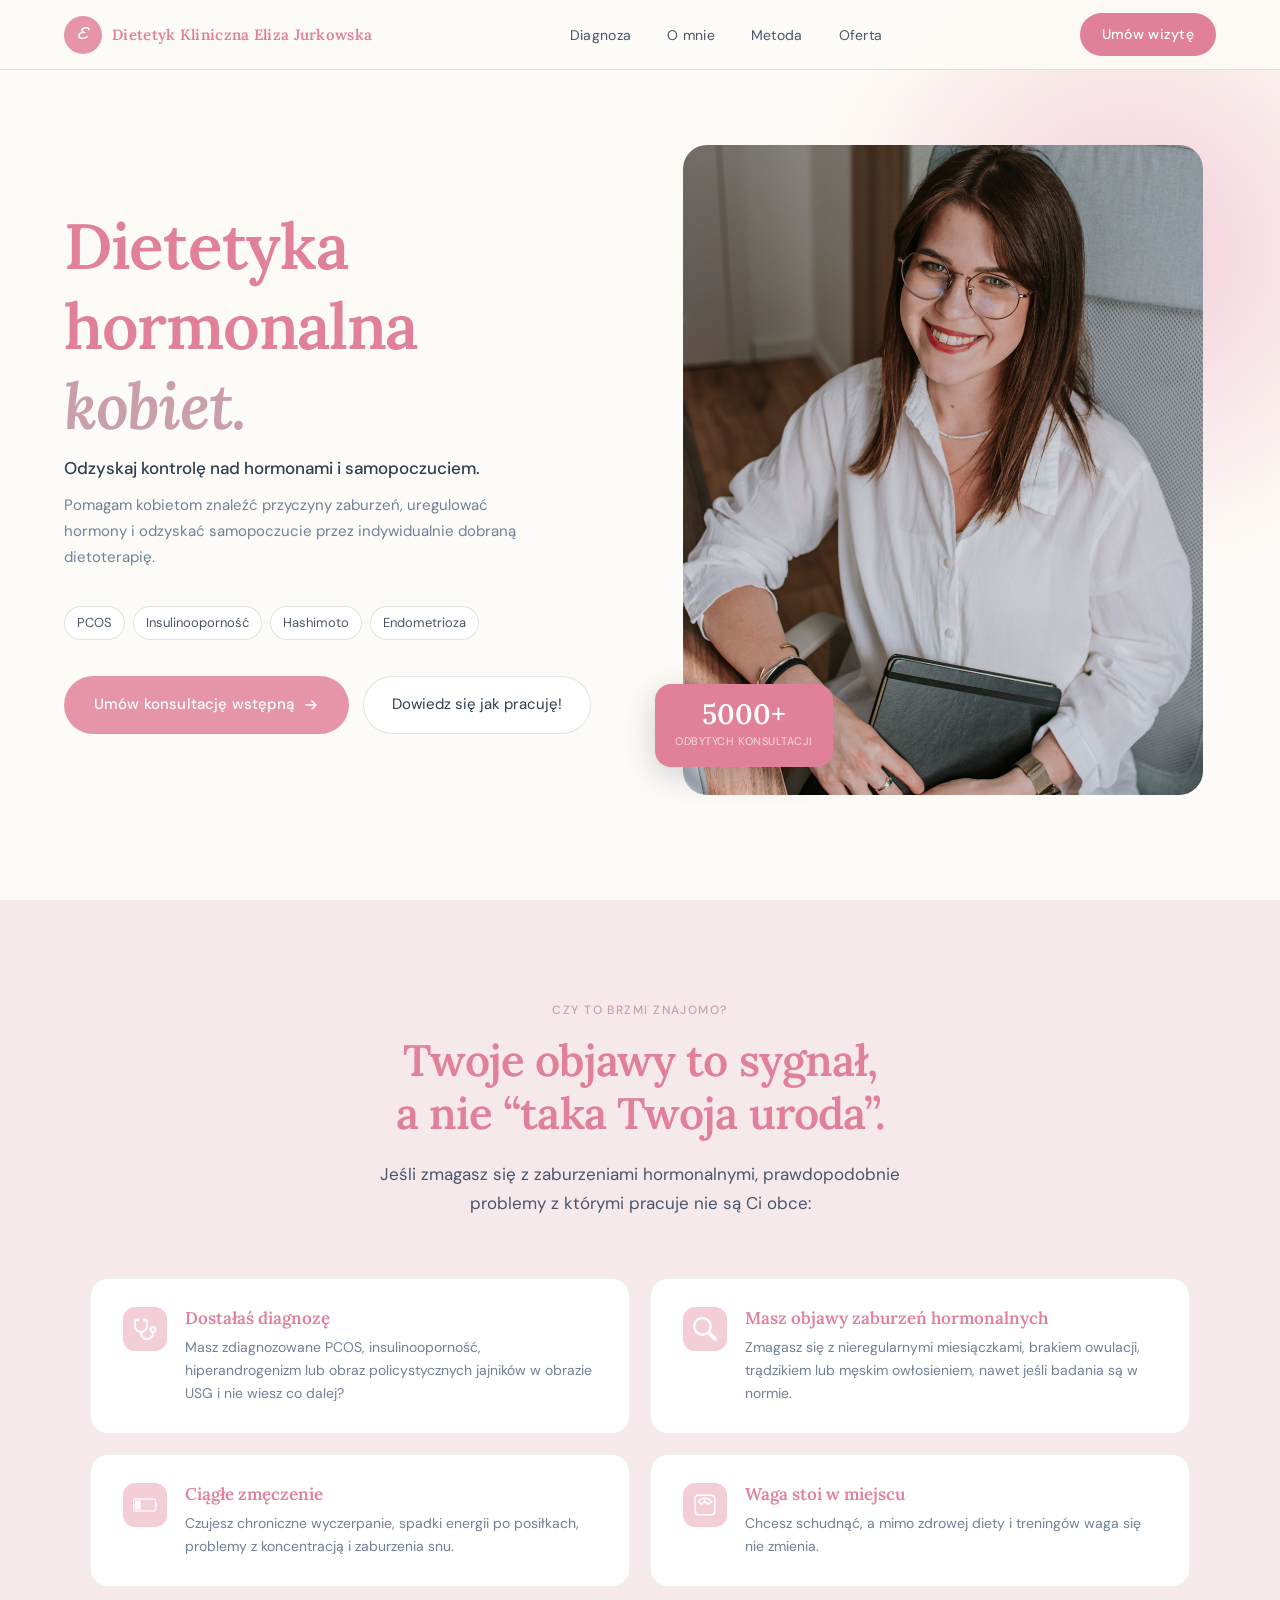
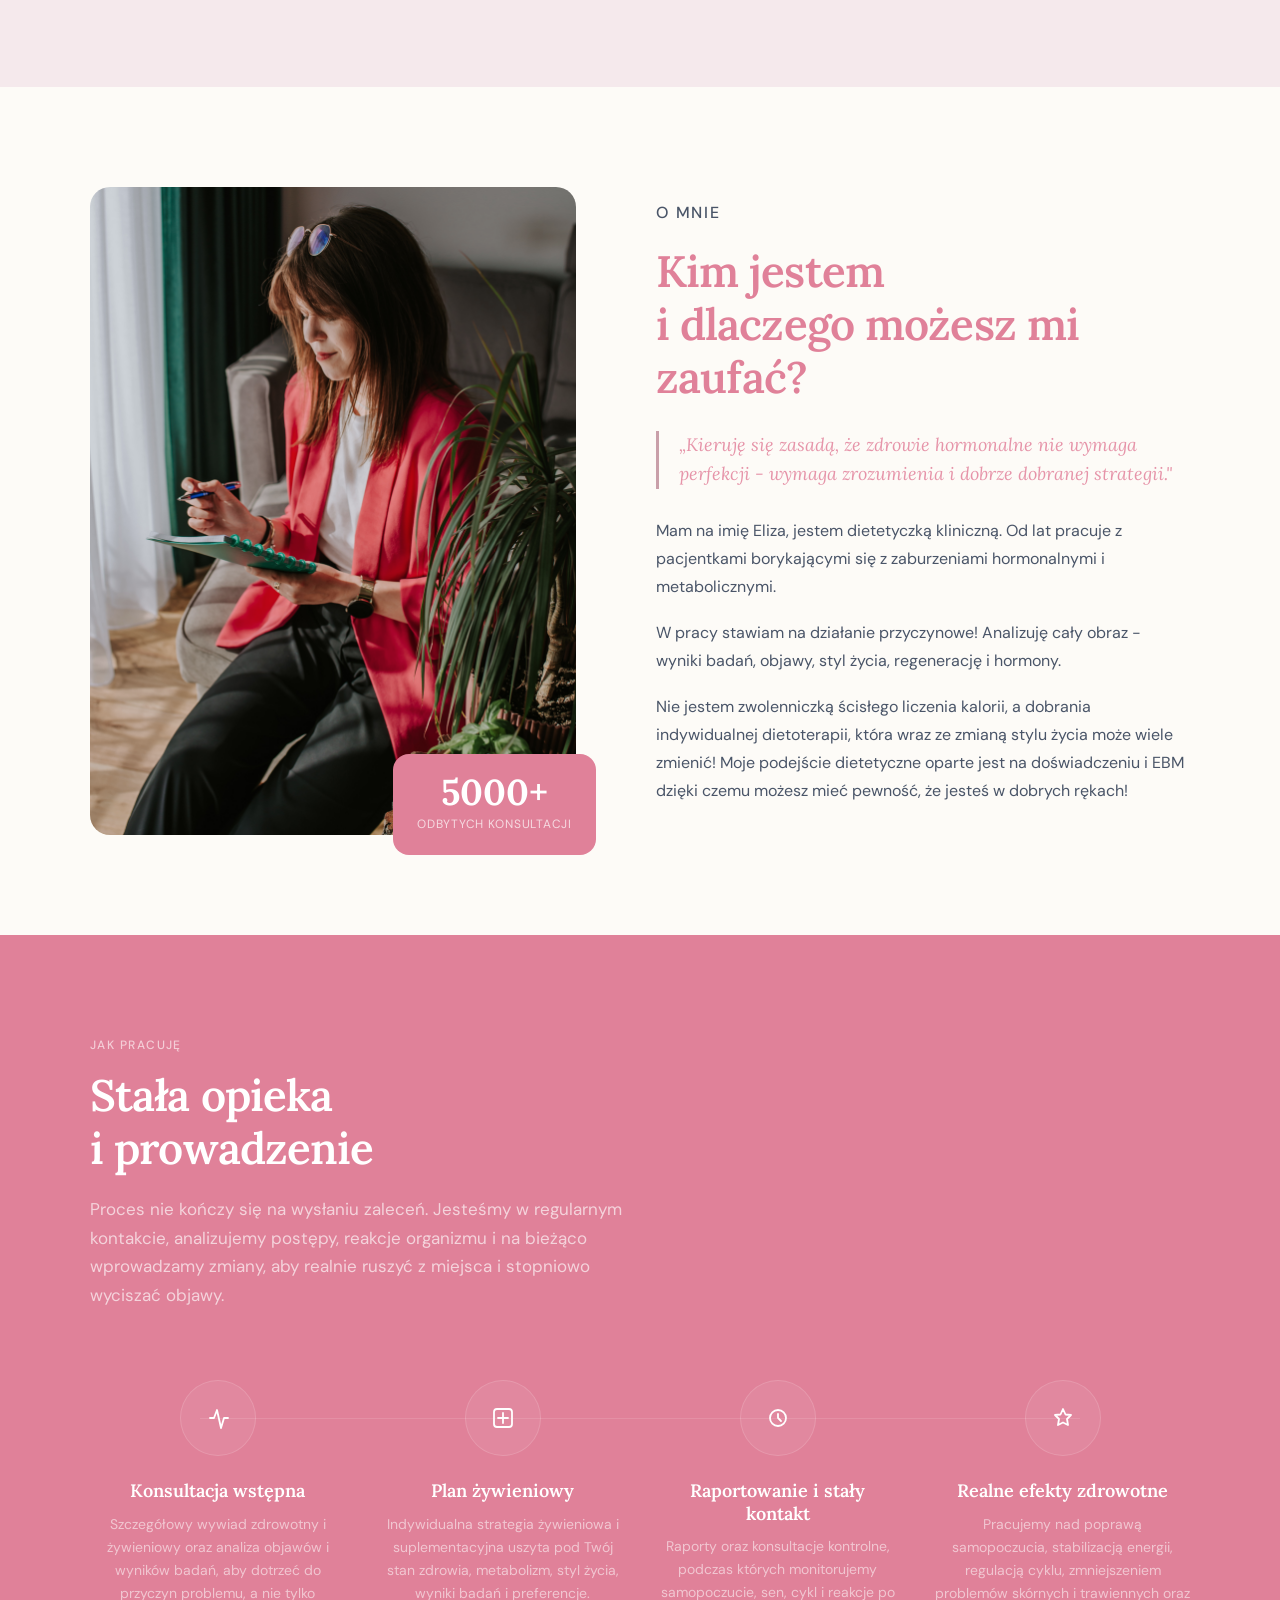
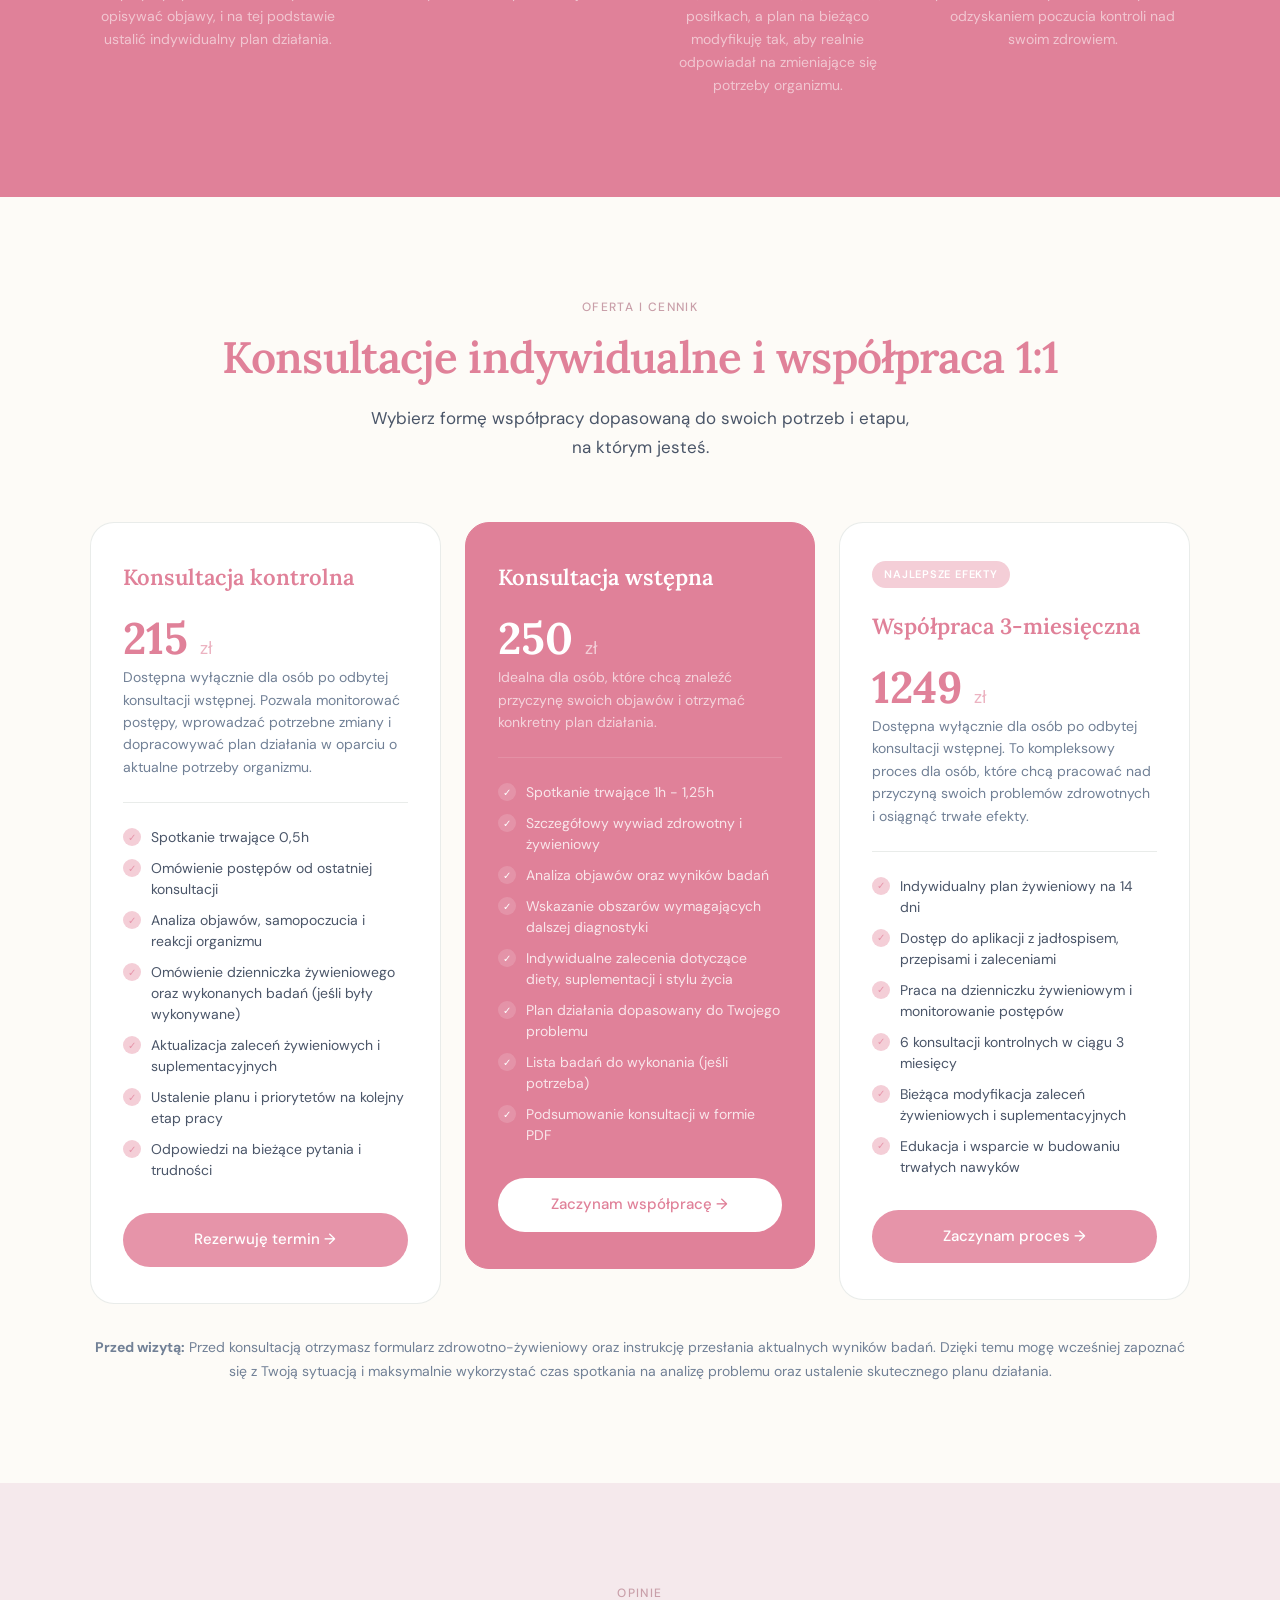
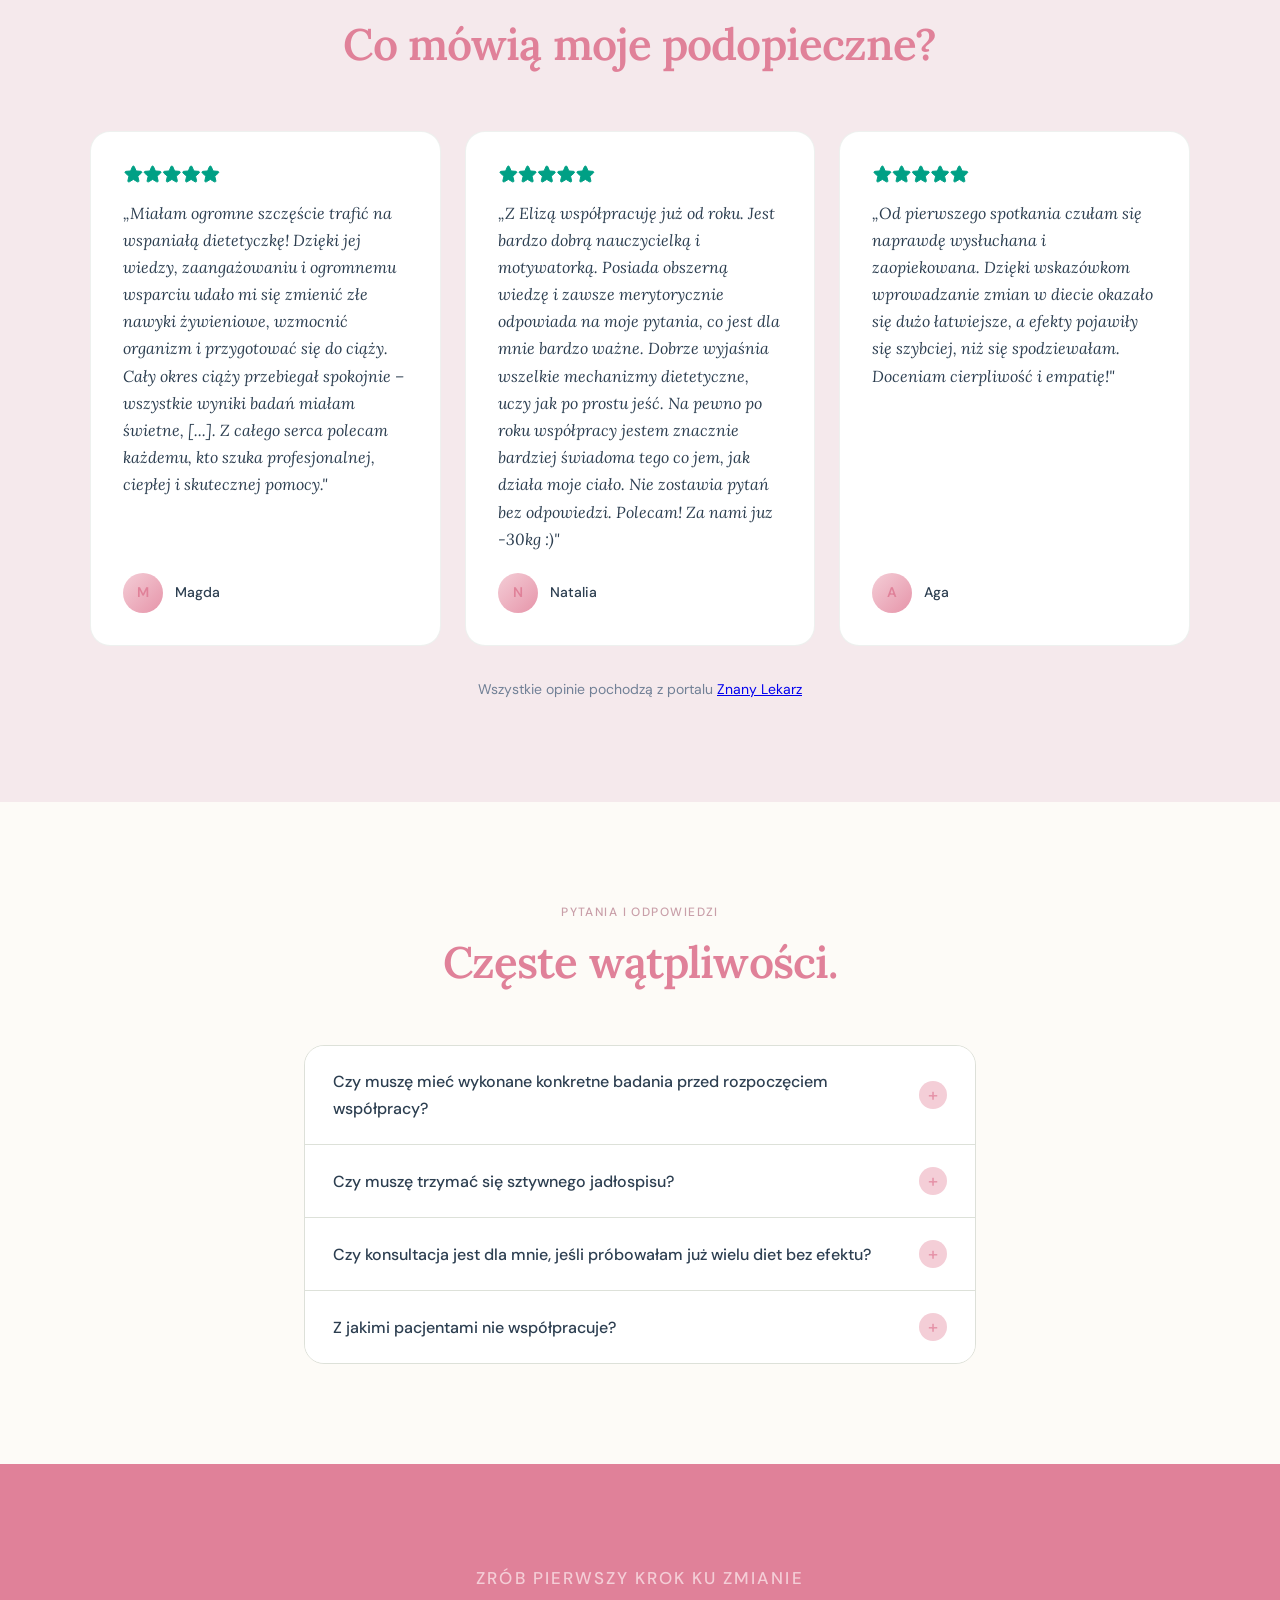
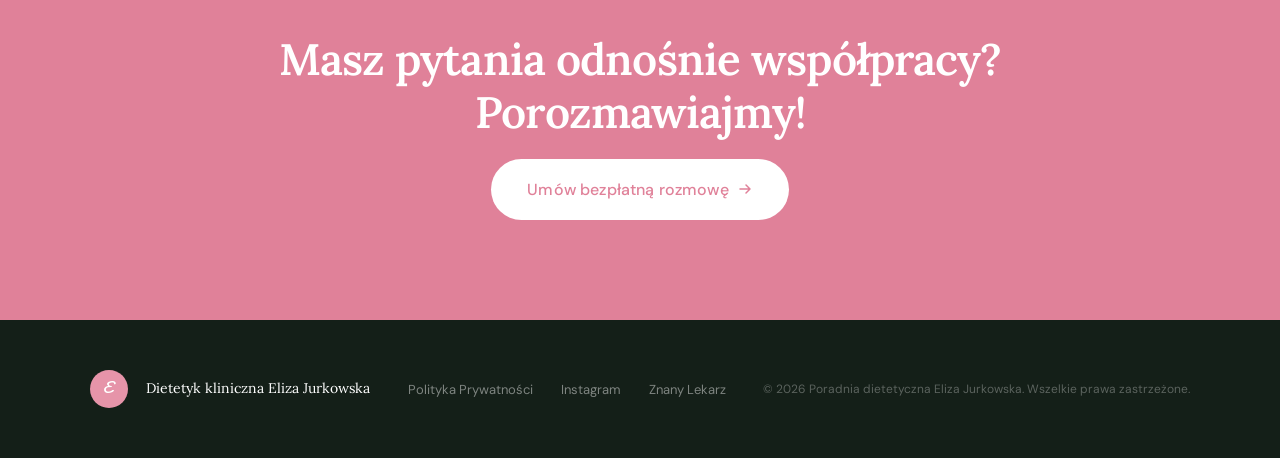
==== commit 7167eb33: "polityka prywatnosci" ====
--- a/index.html
+++ b/index.html
@@ -18,7 +18,12 @@
     <div class="nav-logo-mark"><div class="nav-logo-mark-letter">E</div></div>
     <span class="nav-logo-text">Dietetyk Kliniczna Eliza Jurkowska</span>
   </a>
-  <ul class="nav-links">
+  <button class="nav-hamburger" id="nav-hamburger">
+    <span></span>
+    <span></span>
+    <span></span>
+  </button>
+  <ul class="nav-links" id="nav-menu">
     <li><a href="#diagnoza">Diagnoza</a></li>
     <li><a href="#omnie">O mnie</a></li>
     <li><a href="#metoda">Metoda</a></li>
@@ -468,8 +473,8 @@
       <span style="font-family: 'Lora', serif; font-size: 14px; margin-left: 8px;">Dietetyk kliniczna Eliza Jurkowska</span>
     </a>
     <ul class="footer-links">
-      <li><a href="#" target="_blank">Polityka Prywatności</a></li>
-      <li><a href="#">RODO</a></li>
+      <li><a href="polityka-prywatnosci.html">Polityka Prywatności</a></li>
+      <!-- <li><a href="#">RODO</a></li> -->
       <li><a href="https://www.instagram.com/dietetyk.eliza/" target="_blank">Instagram</a></li>
       <li><a href="https://www.znanylekarz.pl/eliza-jurkowska/dietetyk/warszawa" target="_blank">Znany Lekarz</a></li>
     </ul>
@@ -478,6 +483,25 @@
 </footer>
 
 <script>
+  // Hamburger menu toggle
+  const hamburger = document.getElementById('nav-hamburger');
+  const navMenu = document.getElementById('nav-menu');
+  
+  if (hamburger) {
+    hamburger.addEventListener('click', () => {
+      hamburger.classList.toggle('active');
+      navMenu.classList.toggle('active');
+    });
+
+    // Close menu when clicking on a link
+    navMenu.querySelectorAll('a').forEach(link => {
+      link.addEventListener('click', () => {
+        hamburger.classList.remove('active');
+        navMenu.classList.remove('active');
+      });
+    });
+  }
+
   function toggleFaq(el) {
     const answer = el.nextElementSibling;
     const isOpen = el.classList.contains('open');
--- a/styles.css
+++ b/styles.css
@@ -66,6 +66,7 @@
     font-size: 16px;
     /* font-weight: 600; */
     letter-spacing: -0.5px;
+    flex-shrink: 0;
   }
 
   .nav-logo-mark-letter {
@@ -78,6 +79,38 @@
     font-weight: 600;
     color: var(--bottle-dark);
     letter-spacing: 0.02em;
+  }
+
+  .nav-hamburger {
+    display: none;
+    flex-direction: column;
+    gap: 5px;
+    background: none;
+    border: none;
+    cursor: pointer;
+    padding: 0;
+    width: 24px;
+    height: 24px;
+  }
+
+  .nav-hamburger span {
+    width: 100%;
+    height: 2px;
+    background: var(--bottle-dark);
+    border-radius: 2px;
+    transition: all 0.3s ease;
+  }
+
+  .nav-hamburger.active span:nth-child(1) {
+    transform: rotate(45deg) translateY(10px);
+  }
+
+  .nav-hamburger.active span:nth-child(2) {
+    opacity: 0;
+  }
+
+  .nav-hamburger.active span:nth-child(3) {
+    transform: rotate(-45deg) translateY(-10px);
   }
 
   .nav-links {
@@ -819,7 +852,7 @@
   .check-icon {
     width: 18px;
     height: 18px;
-    background: #e8f0e6;
+    background: var(--sage);
     border-radius: 50%;
     display: flex;
     align-items: center;
@@ -1141,7 +1174,8 @@
     .hero-desc, .hero-tags, .hero-buttons { justify-content: center; }
     .hero-desc { margin-left: auto; margin-right: auto; }
     .hero-image-wrap { order: -1; max-width: 360px; margin: 0 auto; }
-    /* .hero-stats { right: -10px; top: 10px; } */
+    .hero-stats { bottom: 16px; left: -14px; padding: 12px 16px; }
+    .hero-stats-num { font-size: 22px; }
     .hero-card { left: -10px; }
 
     .diagnoza-grid { grid-template-columns: 1fr; }
@@ -1152,7 +1186,41 @@
     .oferta-grid { grid-template-columns: 1fr; }
     .oferta-card.featured { transform: none; }
     .opinie-grid { grid-template-columns: 1fr; }
-    .nav-links { display: none; }
+    .omnie-accent { bottom: 16px; right: -14px; padding: 14px 18px; }
+    .omnie-accent-num { font-size: 28px; }
+    .nav-hamburger { display: flex; }
+    .nav-links { 
+      position: absolute;
+      top: 70px;
+      left: 0;
+      right: 0;
+      flex-direction: column;
+      background: rgba(253,251,247,0.98);
+      backdrop-filter: blur(12px);
+      border-bottom: 1px solid var(--border);
+      max-height: 0;
+      overflow: hidden;
+      transition: max-height 0.3s ease;
+      padding: 0;
+    }
+    .nav-links.active {
+      max-height: 400px;
+      padding: 16px 0;
+    }
+    .nav-links li {
+      padding: 12px 5%;
+      border-bottom: 1px solid rgba(0,0,0,0.05);
+    }
+    .nav-links li:last-child {
+      border-bottom: none;
+    }
+    .nav-links a {
+      display: block;
+      color: var(--bottle-dark);
+      text-decoration: none;
+      font-size: 15px;
+    }
+    .nav-cta { display: none; }
     .footer-inner { flex-direction: column; text-align: center; }
     .footer-links { flex-wrap: wrap; justify-content: center; }
   }
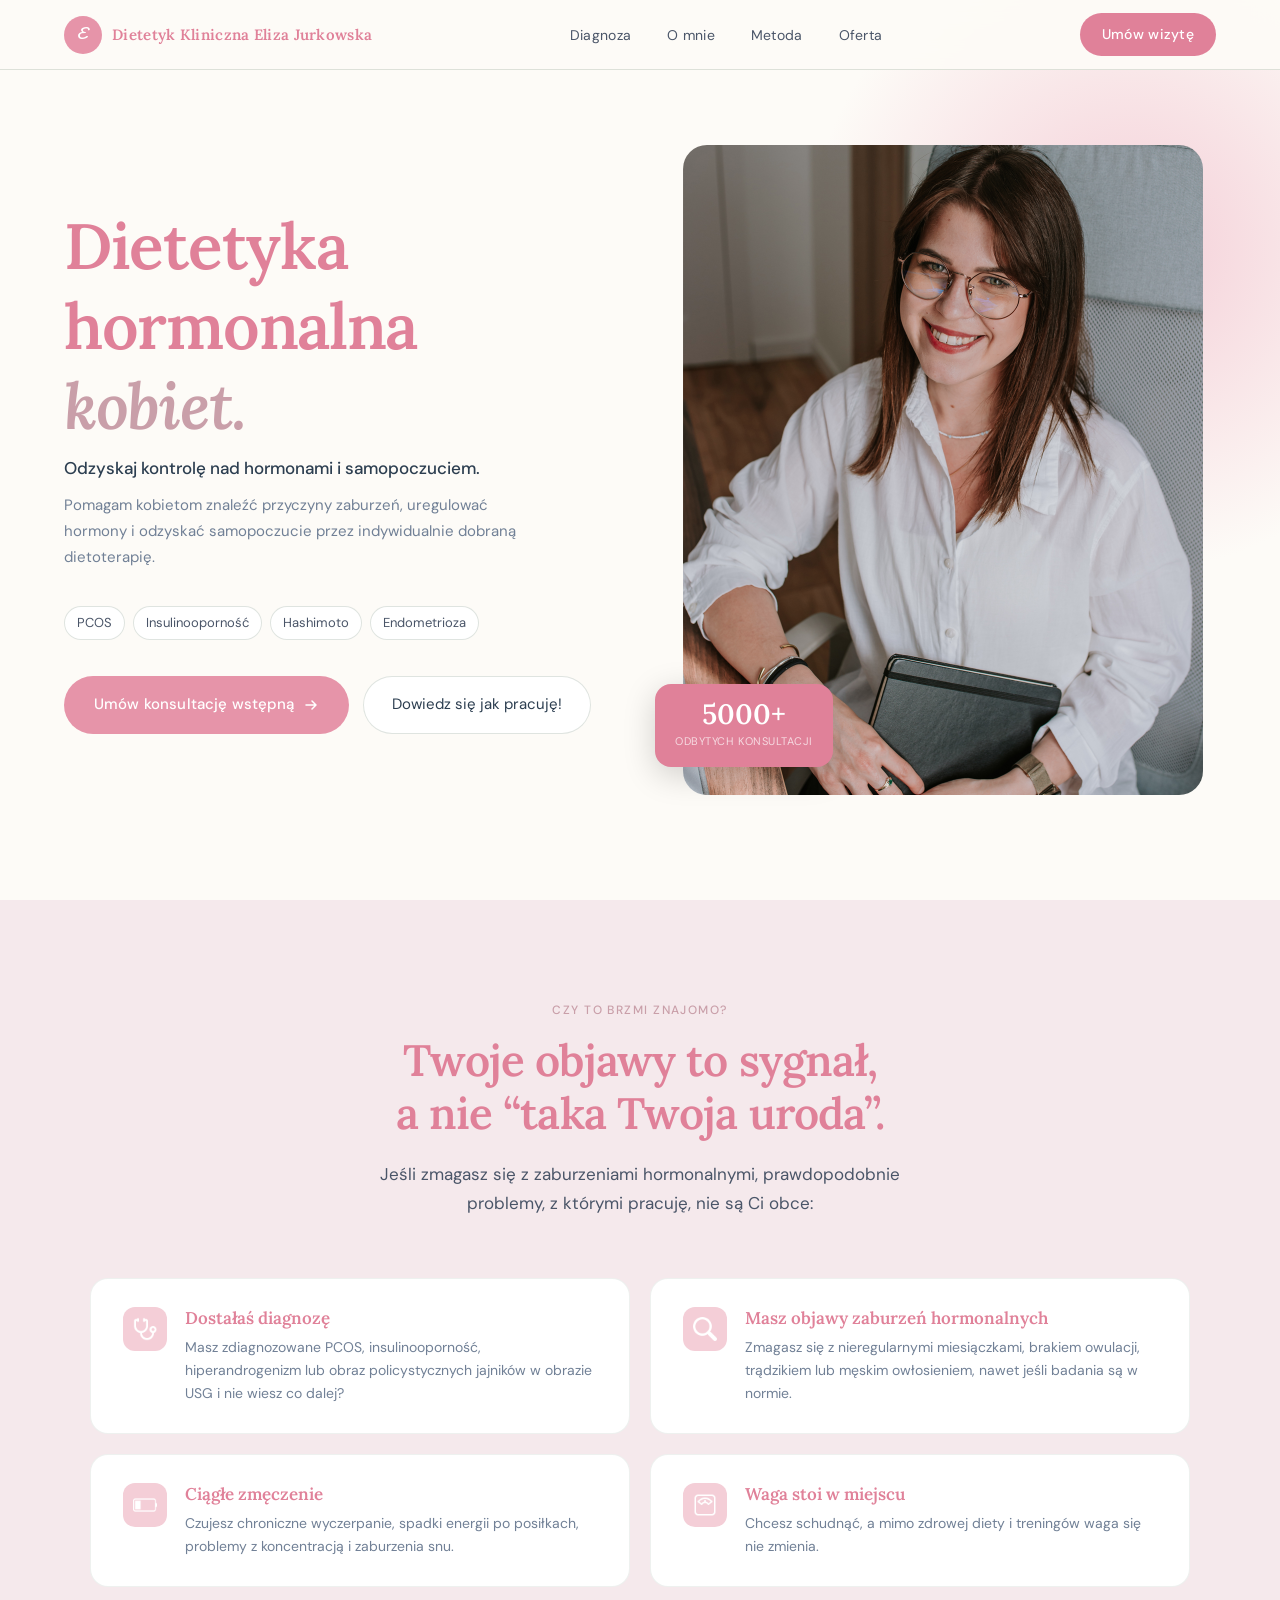
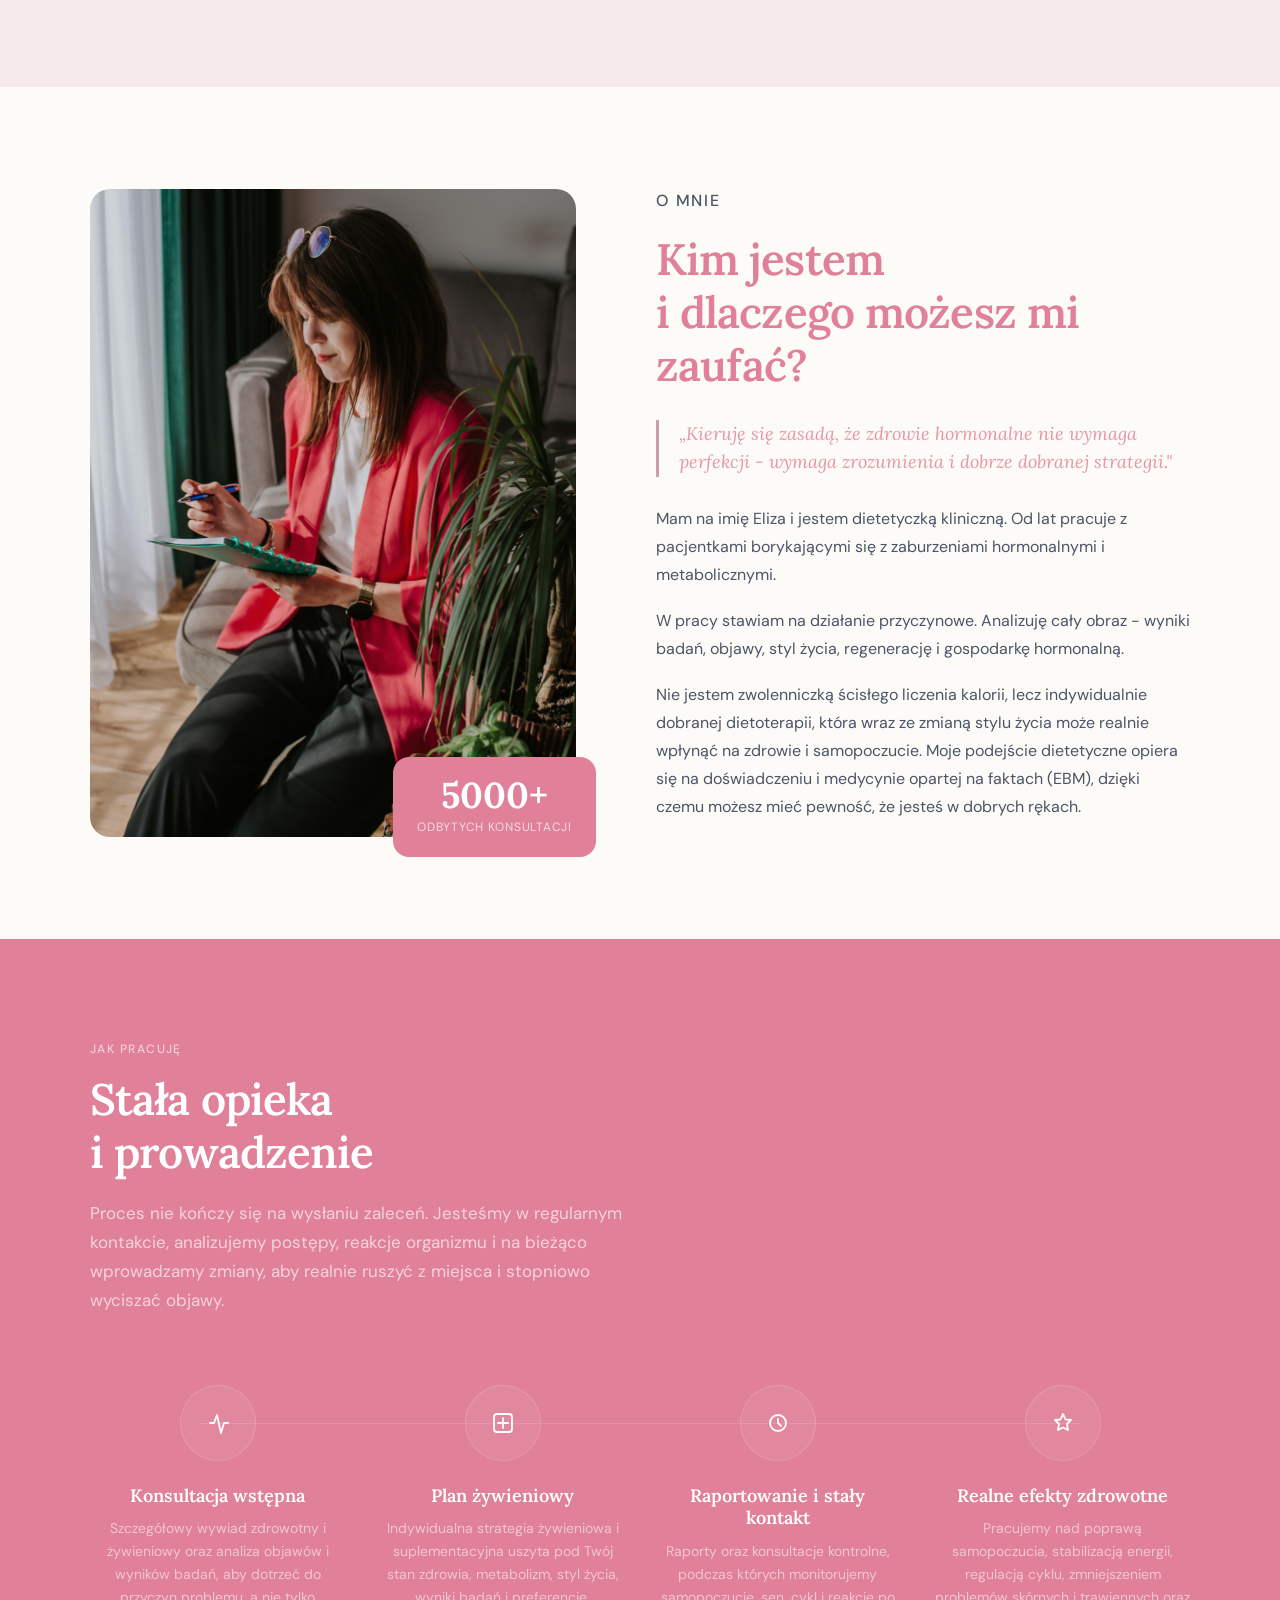
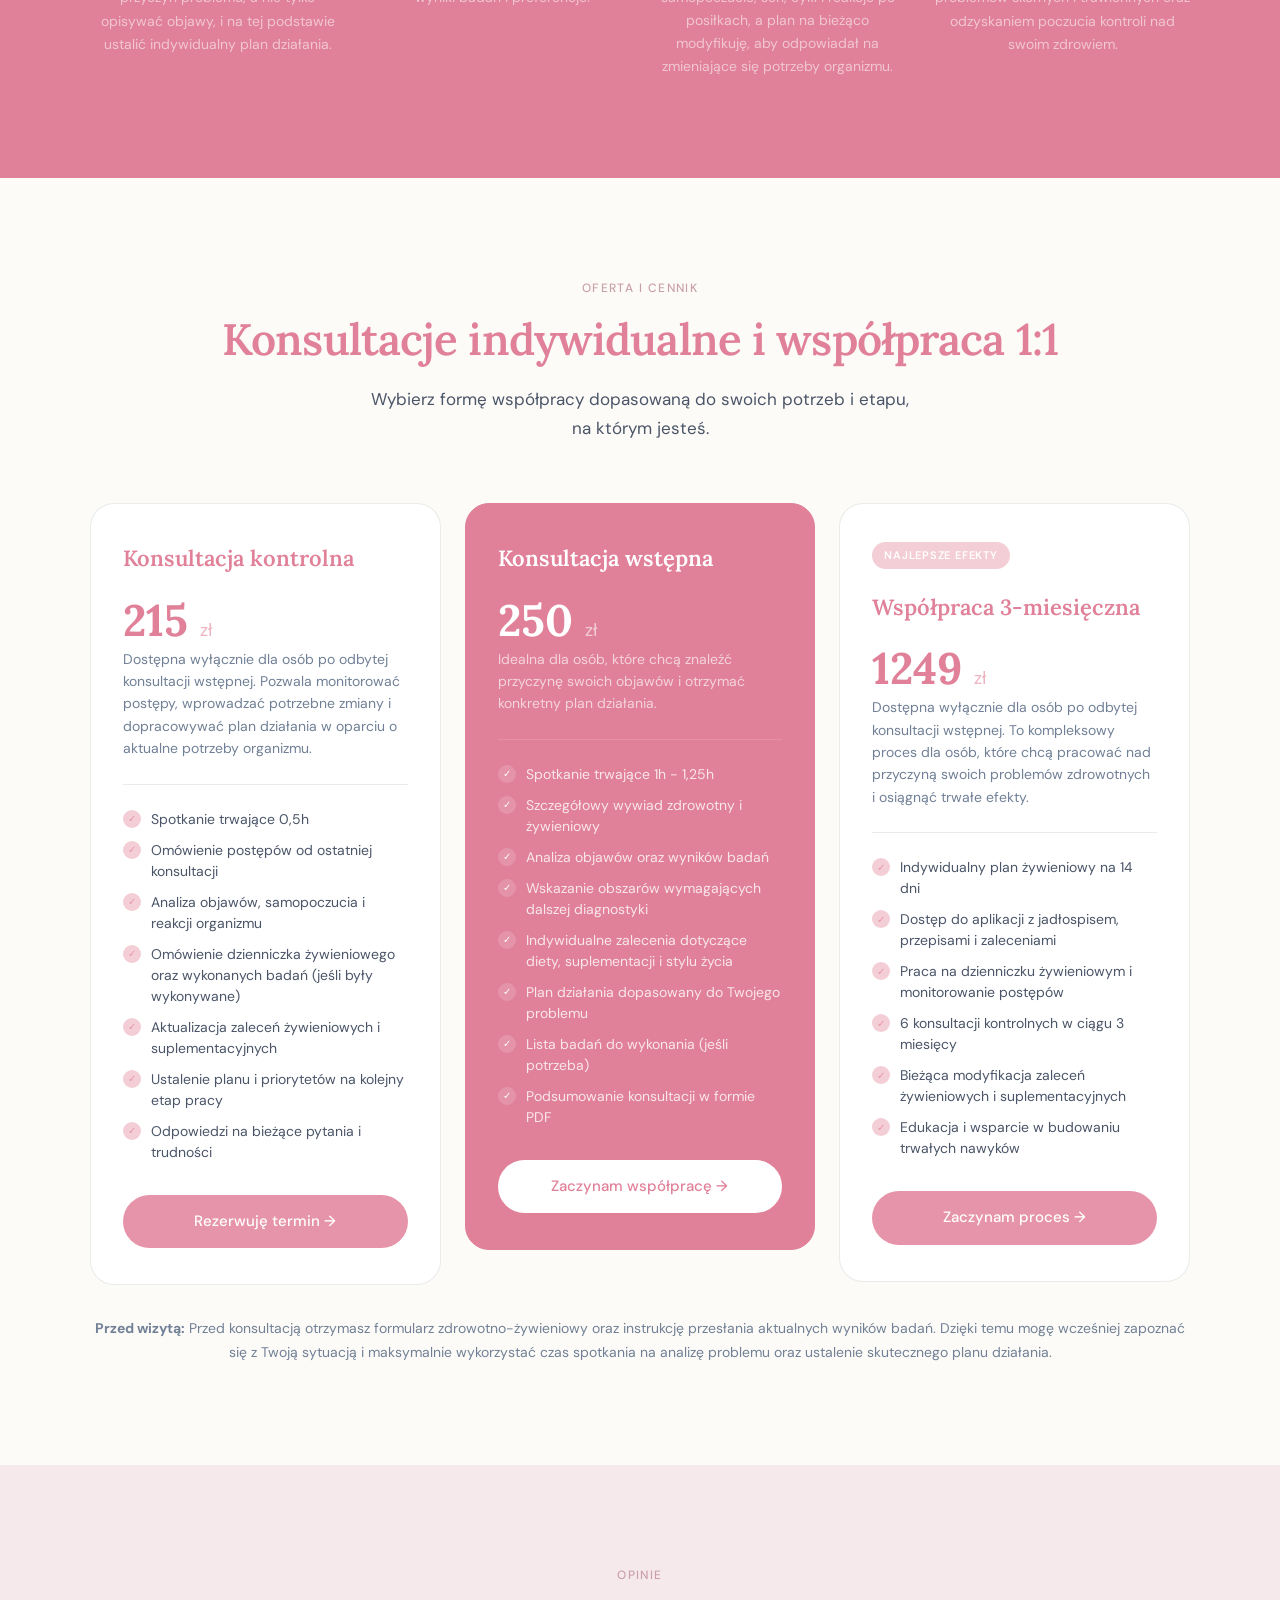
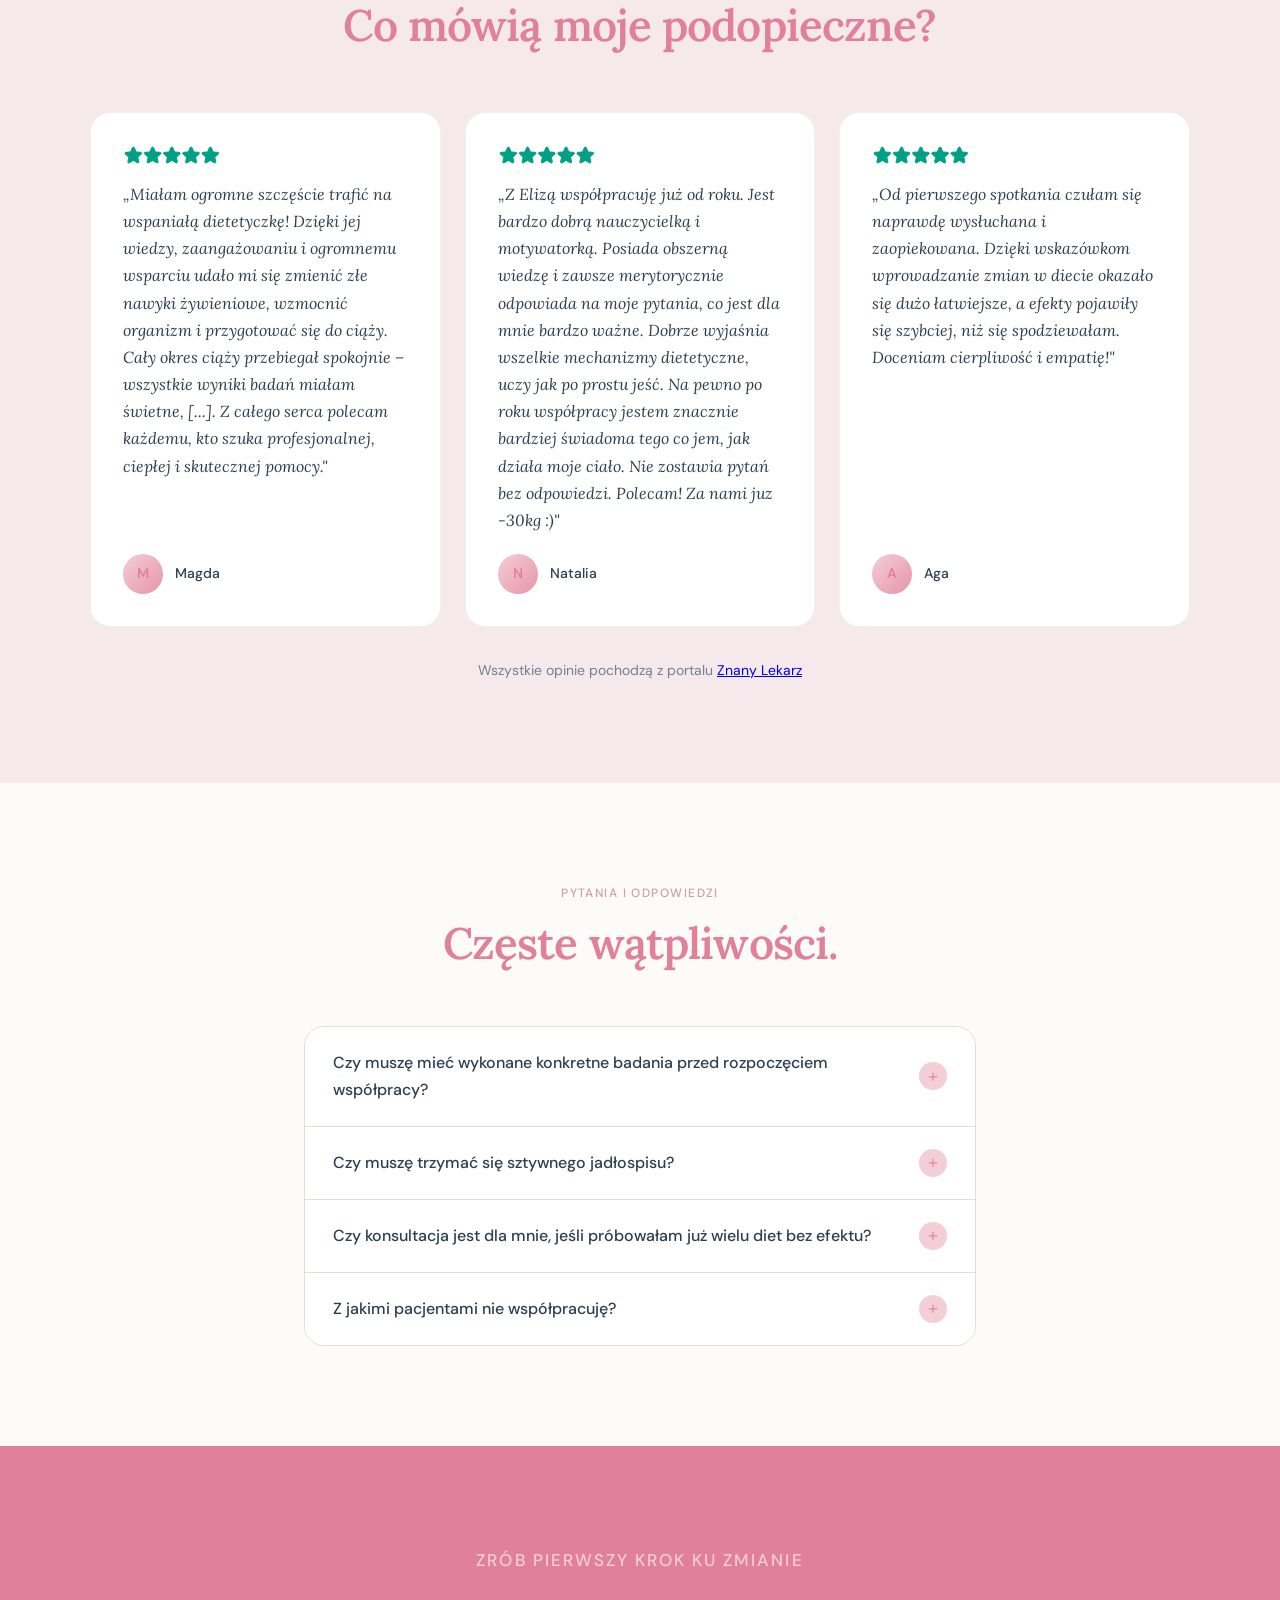
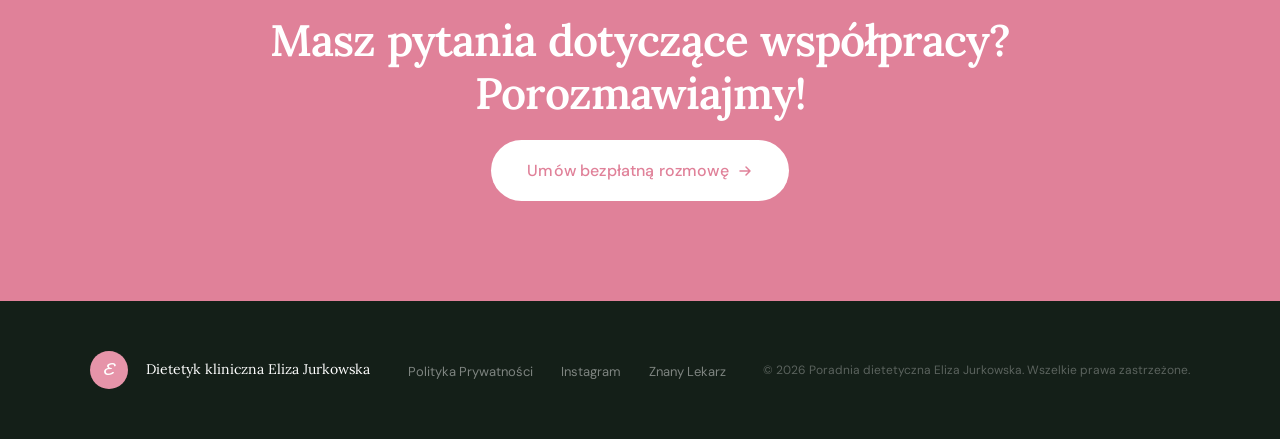
==== commit 3b21c0d1: "Interpunkcja fix" ====
--- a/index.html
+++ b/index.html
@@ -83,7 +83,7 @@
     <div class="diagnoza-header">
       <p class="section-eyebrow">Czy to brzmi znajomo?</p>
       <h2 class="section-title">Twoje objawy to sygnał,<br>a nie “taka Twoja uroda”.</h2>
-      <p class="section-lead">Jeśli zmagasz się z zaburzeniami hormonalnymi, prawdopodobnie problemy z którymi pracuje nie są Ci obce:</p>
+      <p class="section-lead">Jeśli zmagasz się z zaburzeniami hormonalnymi, prawdopodobnie problemy, z którymi pracuję, nie są Ci obce:</p>
     </div>
 
     <div class="diagnoza-grid">
@@ -138,11 +138,11 @@
         „Kieruję się zasadą, że zdrowie hormonalne nie wymaga perfekcji - wymaga zrozumienia i dobrze dobranej strategii."
       </blockquote>
 
-      <p>Mam na imię Eliza, jestem dietetyczką kliniczną. Od lat pracuje z pacjentkami borykającymi się z zaburzeniami hormonalnymi i metabolicznymi.</p>
-
-      <p>W pracy stawiam na działanie przyczynowe! Analizuję cały obraz - wyniki badań, objawy, styl życia, regenerację i hormony.</p>
-
-      <p>Nie jestem zwolenniczką ścisłego liczenia kalorii, a dobrania indywidualnej dietoterapii, która wraz ze zmianą stylu życia może wiele zmienić! Moje podejście dietetyczne oparte jest na doświadczeniu i EBM dzięki czemu możesz mieć pewność, że jesteś w dobrych rękach!</p>
+      <p>Mam na imię Eliza i jestem dietetyczką kliniczną. Od lat pracuje z pacjentkami borykającymi się z zaburzeniami hormonalnymi i metabolicznymi.</p>
+
+      <p>W pracy stawiam na działanie przyczynowe. Analizuję cały obraz - wyniki badań, objawy, styl życia, regenerację i gospodarkę hormonalną.</p>
+
+      <p>Nie jestem zwolenniczką ścisłego liczenia kalorii, lecz indywidualnie dobranej dietoterapii, która wraz ze zmianą stylu życia może realnie wpłynąć na zdrowie i samopoczucie. Moje podejście dietetyczne opiera się na doświadczeniu i medycynie opartej na faktach (EBM), dzięki czemu możesz mieć pewność, że jesteś w dobrych rękach.</p>
 
       <!-- <div class="omnie-stats">
         <div class="omnie-stat">
@@ -192,7 +192,7 @@
           <!-- <span class="step-label">Klucz</span> -->
         </div>
         <h3>Raportowanie i stały kontakt</h3>
-        <p>Raporty oraz konsultacje kontrolne, podczas których monitorujemy samopoczucie, sen, cykl i reakcje po posiłkach, a plan na bieżąco modyfikuję tak, aby realnie odpowiadał na zmieniające się potrzeby organizmu.</p>
+        <p>Raporty oraz konsultacje kontrolne, podczas których monitorujemy samopoczucie, sen, cykl i reakcje po posiłkach, a plan na bieżąco modyfikuję, aby odpowiadał na zmieniające się potrzeby organizmu.</p>
       </div>
       <div class="metoda-step">
         <div class="step-num">
@@ -407,7 +407,7 @@
           <div class="faq-icon">+</div>
         </div>
         <div class="faq-a">
-          Warto mieć aktualne wyniki badań, ponieważ na ich podstawie opieram analizę i dobór kierunku działania. Jeśli nie masz pewności, które badania są potrzebne lub jakie warto wykonać w Twojej sytuacji - napisz do mnie na mailowo lub na Instagramie, pomogę Ci to uporządkować.
+          Warto mieć aktualne wyniki badań, ponieważ na ich podstawie opieram analizę i dobór kierunku działania. Jeśli nie masz pewności, które badania są potrzebne lub jakie warto wykonać w Twojej sytuacji, napisz do mnie na mailowo lub na Instagramie - pomogę Ci to uporządkować.
         </div>
       </div>
 
@@ -433,7 +433,7 @@
 
       <div class="faq-item">
         <div class="faq-q" onclick="toggleFaq(this)">
-          Z jakimi pacjentami nie współpracuje?
+          Z jakimi pacjentami nie współpracuję?
           <div class="faq-icon">+</div>
         </div>
         <div class="faq-a">
@@ -457,7 +457,7 @@
 <!-- CTA FINAL -->
 <section class="cta-final">
   <p class="section-eyebrow">Zrób pierwszy krok ku zmianie</p>
-  <h2 class="section-title">Masz pytania odnośnie współpracy?<br>Porozmawiajmy!</h2>
+  <h2 class="section-title">Masz pytania dotyczące współpracy?<br>Porozmawiajmy!</h2>
   <!-- <p>Naprawimy Twój metabolizm i hormony, rozumiejąc wyniki badań — a nie tylko licząc kalorie.</p> -->
   <a href="https://app.zencal.io/u/eliza-jurkowska/rozmowa-wprowadzajaca" target="_blank" class="btn-primary">
     Umów bezpłatną rozmowę
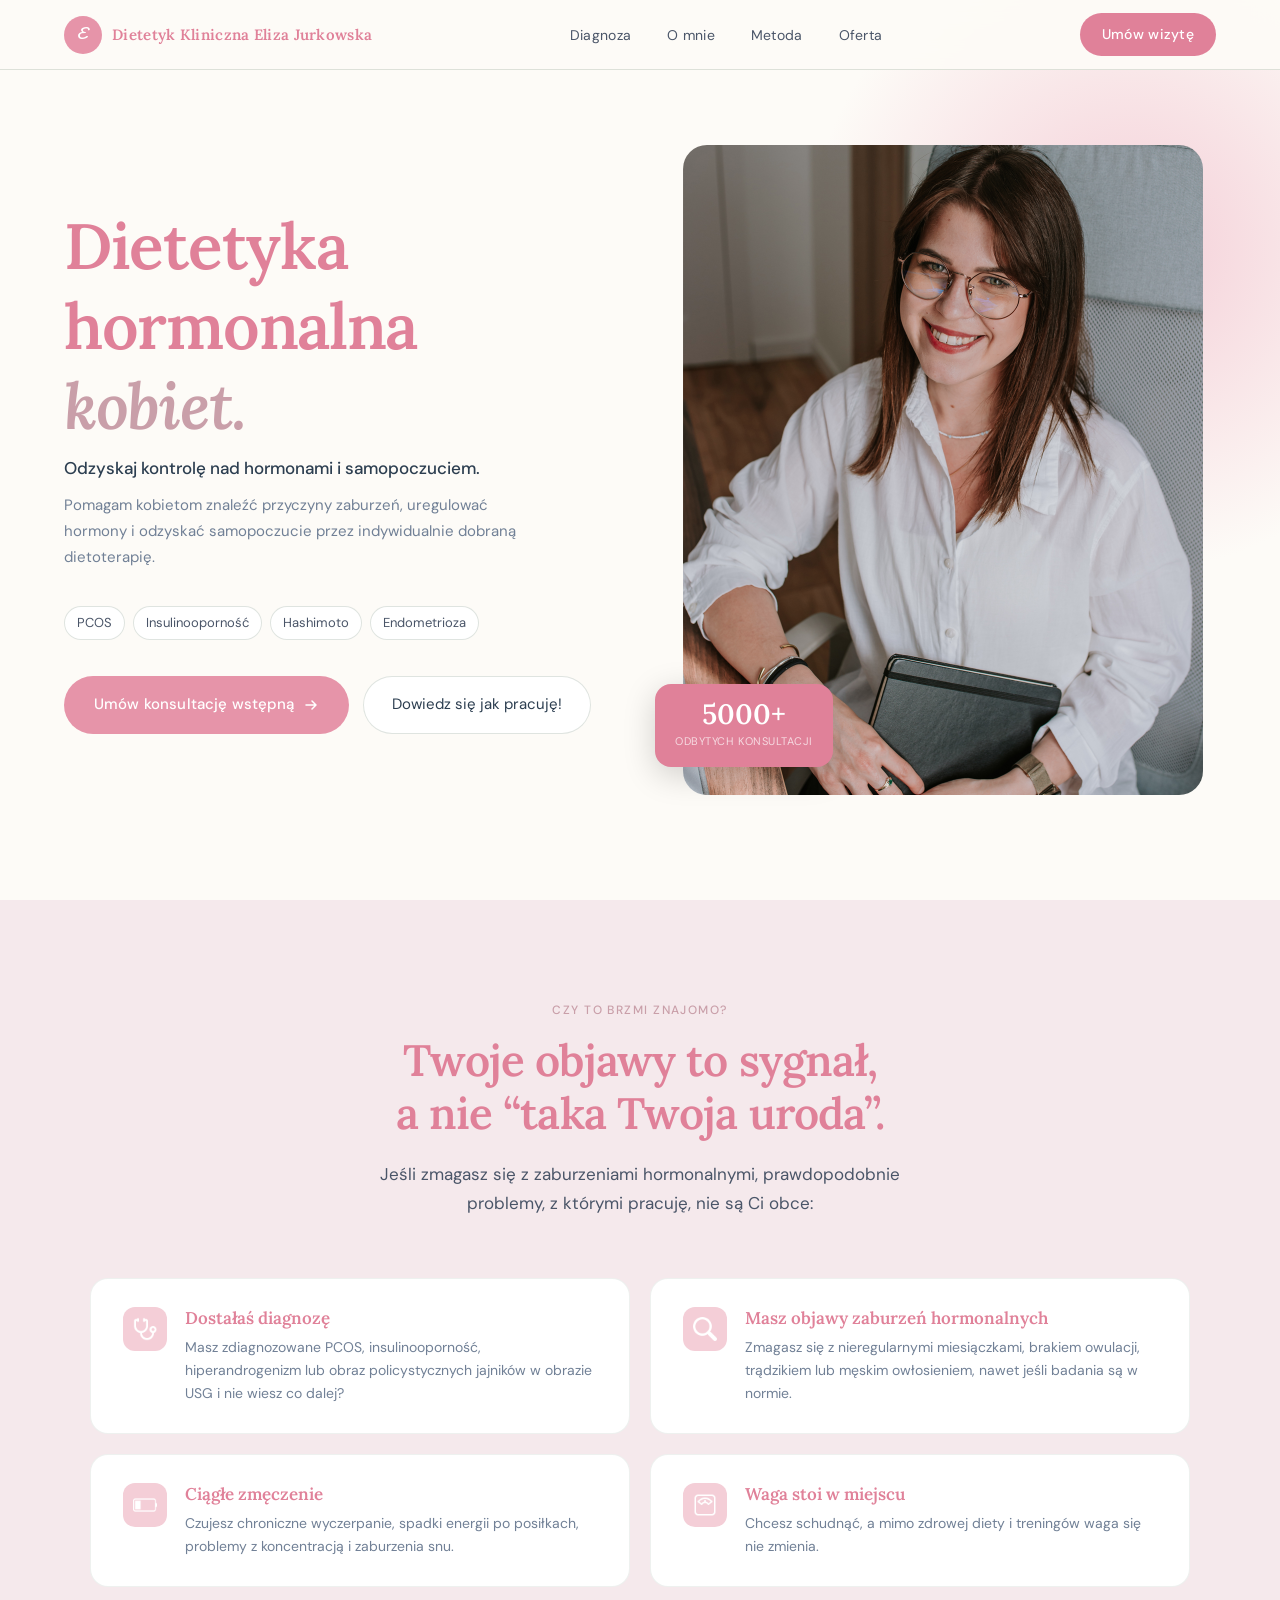
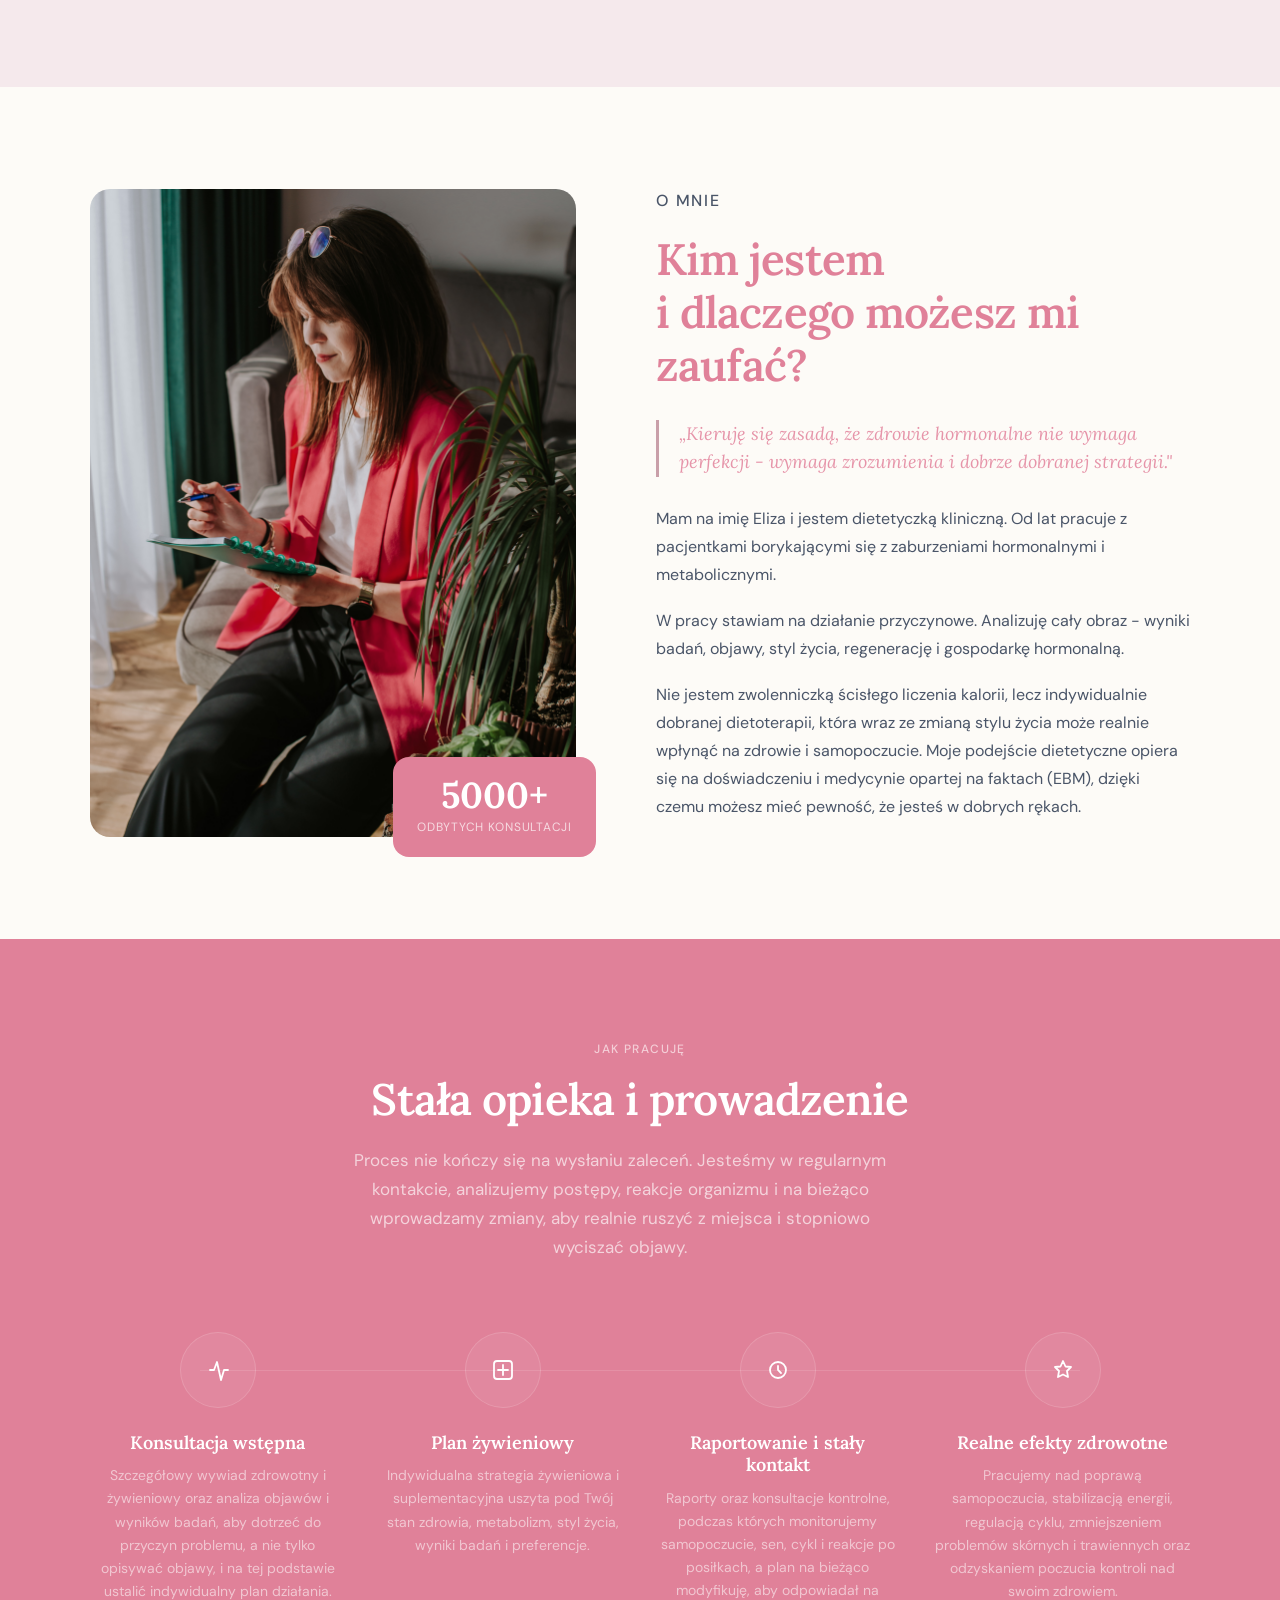
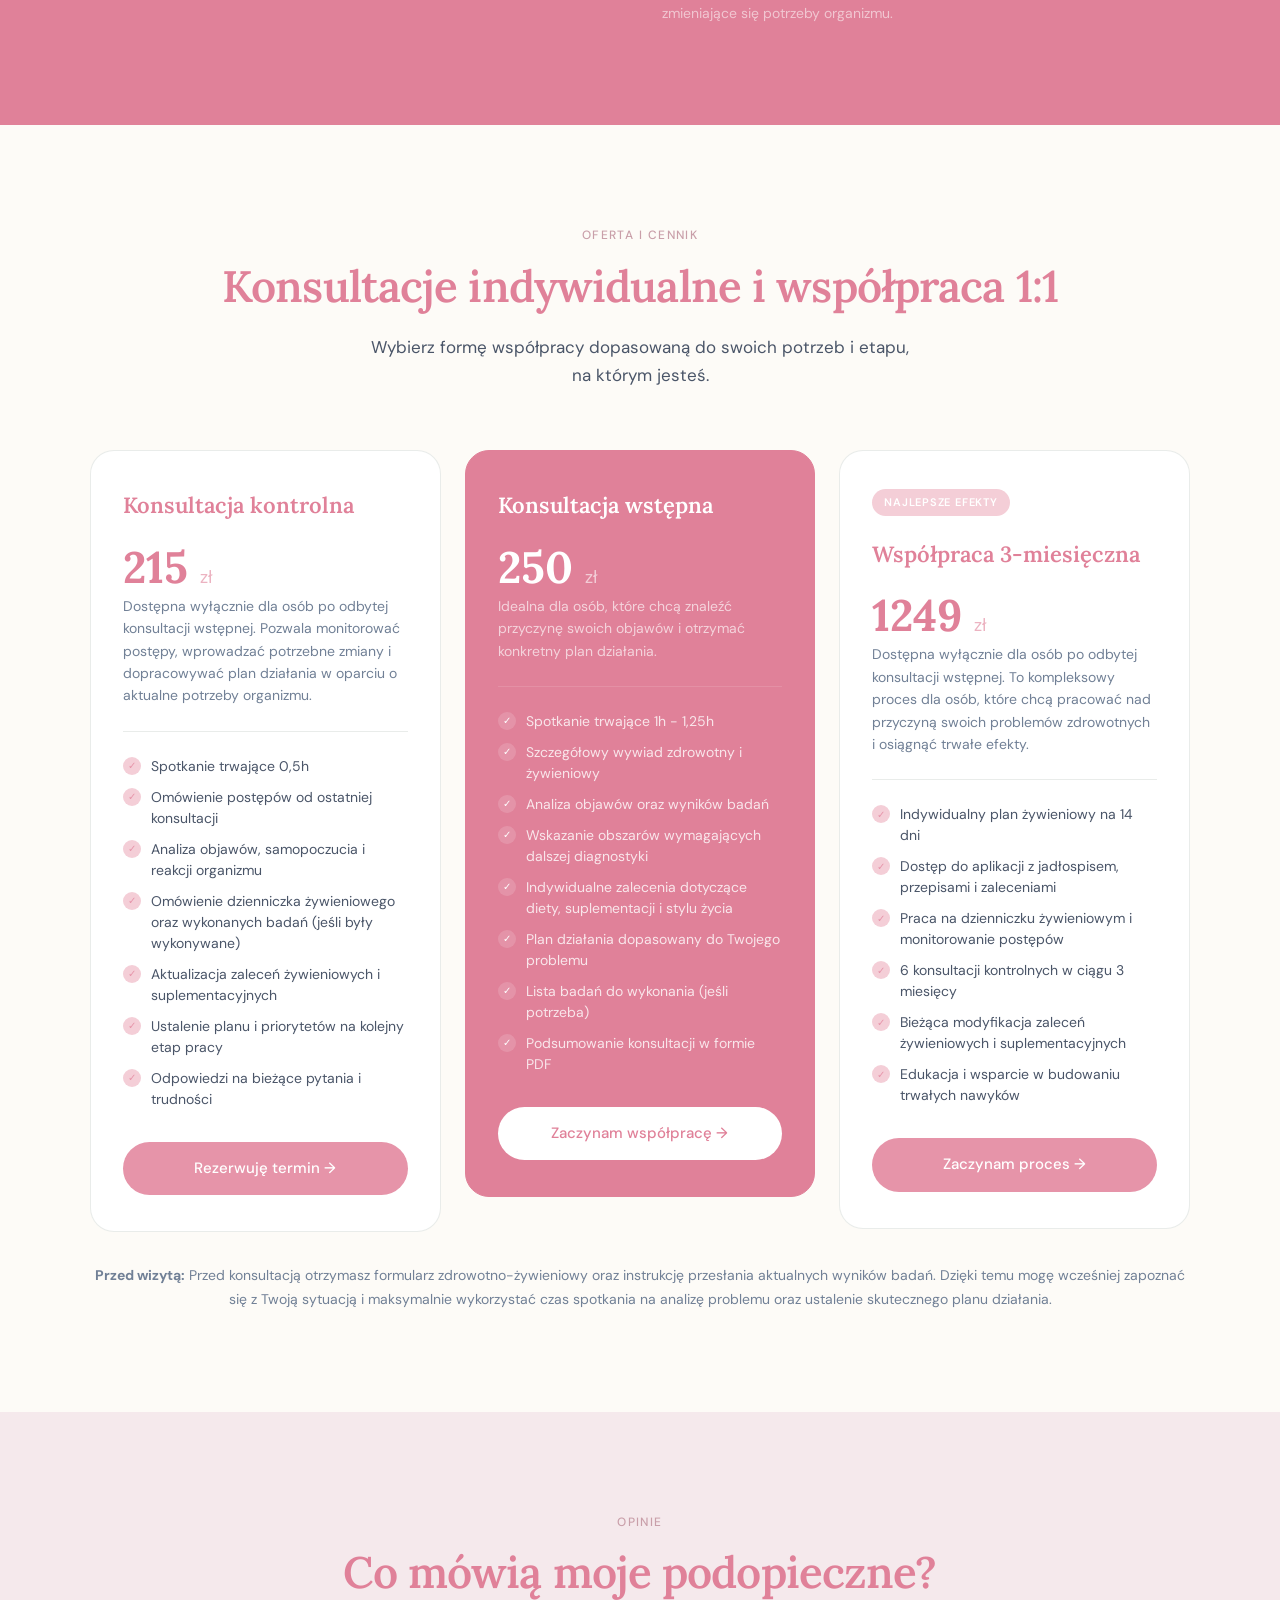
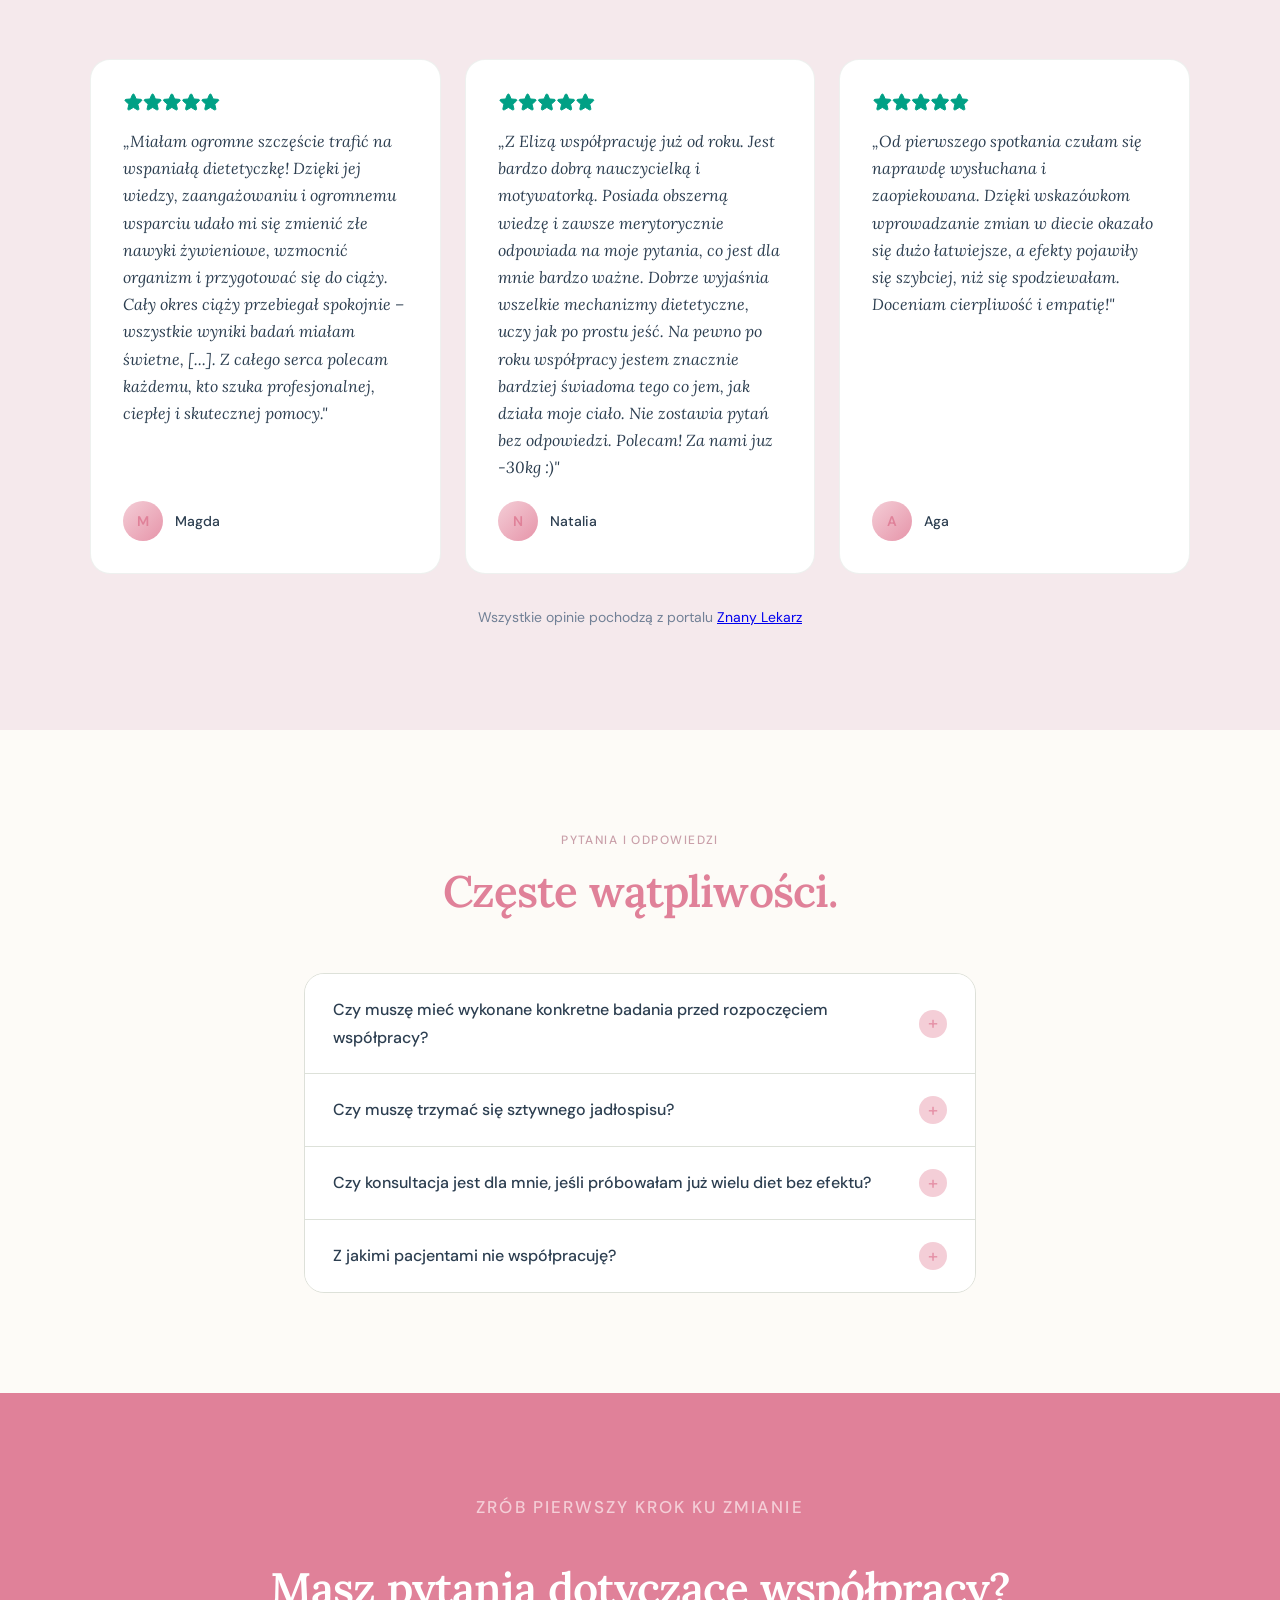
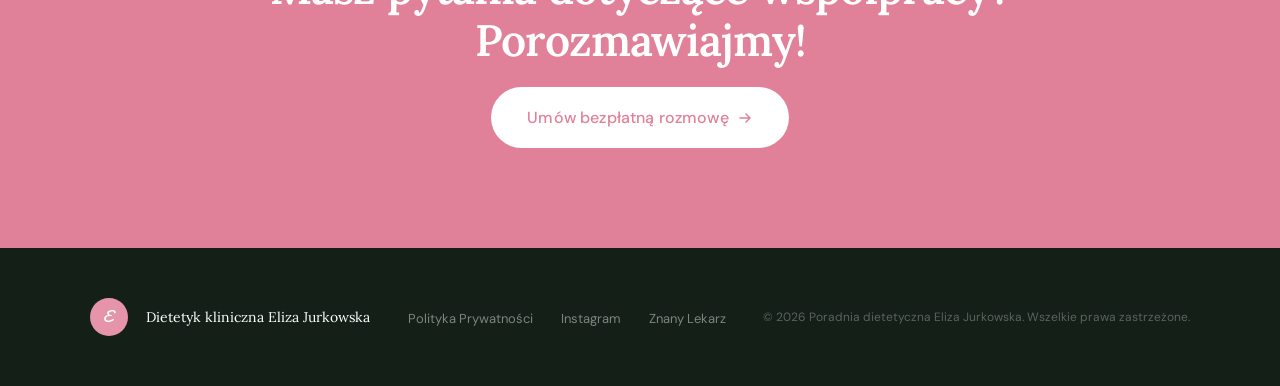
==== commit 87ef70b6: "wyśrodkowanie nagłówków" ====
--- a/index.html
+++ b/index.html
@@ -167,7 +167,7 @@
   <div class="metoda-inner">
     <div class="metoda-header">
       <p class="section-eyebrow">Jak pracuję</p>
-      <h2 class="section-title">Stała opieka<br>i prowadzenie</h2>
+      <h2 class="section-title">Stała opieka i prowadzenie</h2>
       <p class="section-lead">Proces nie kończy się na wysłaniu zaleceń. Jesteśmy w regularnym kontakcie, analizujemy postępy, reakcje organizmu i na bieżąco wprowadzamy zmiany, aby realnie ruszyć z miejsca i stopniowo wyciszać objawy.</p>
     </div>
 
@@ -215,7 +215,7 @@
     </div>
 
     <div class="oferta-grid">
-      <!-- Konsultacja wstępna -->
+      <!-- Konsultacja kontrolna -->
       <div class="oferta-card">
         <div class="oferta-title">Konsultacja kontrolna</div>
         <div class="oferta-price">215 <span>zł</span></div>
--- a/styles.css
+++ b/styles.css
@@ -645,6 +645,9 @@
   .metoda-header {
     max-width: 600px;
     margin-bottom: 70px;
+    text-align: center;
+    margin-left: auto;
+    margin-right: auto;
   }
 
   .metoda-steps {
@@ -1183,7 +1186,11 @@
     .omnie-image-wrap { max-width: 380px; margin: 0 auto; }
     .metoda-steps { grid-template-columns: repeat(2, 1fr); }
     .metoda-steps::before { display: none; }
+
     .oferta-grid { grid-template-columns: 1fr; }
+    .oferta-card:nth-child(1) { order: 2; }
+    .oferta-card:nth-child(2) { order: 1; }
+    .oferta-card:nth-child(3) { order: 3; }
     .oferta-card.featured { transform: none; }
     .opinie-grid { grid-template-columns: 1fr; }
     .omnie-accent { bottom: 16px; right: -14px; padding: 14px 18px; }
